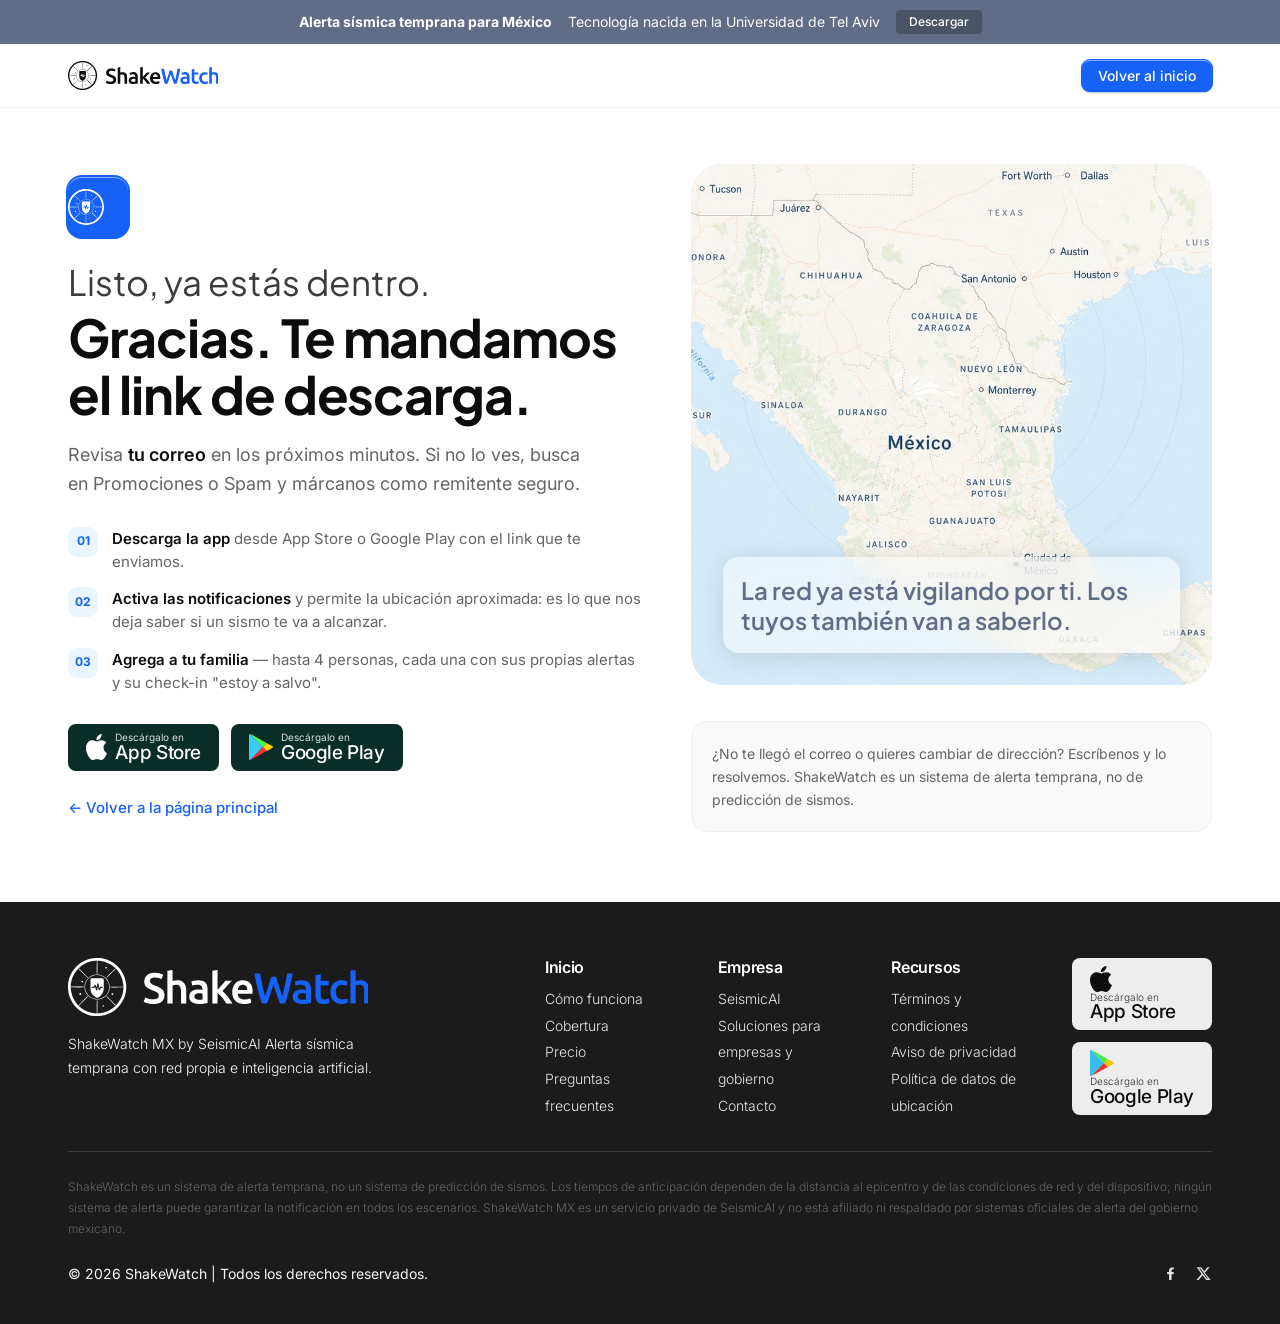
==== gracias.html @ d80d5755 "V0.1" ====
<!DOCTYPE html>
<html lang="es-MX">
<head>
<meta charset="UTF-8">
<meta name="viewport" content="width=device-width, initial-scale=1">
<title>Gracias — ShakeWatch MX</title>
<meta name="description" content="Recibimos tus datos. Te enviamos el link de descarga de ShakeWatch MX a tu correo.">
<meta name="robots" content="noindex">
<meta name="theme-color" content="#1661F6">

<link rel="icon" href="Assets/favicon.svg" type="image/svg+xml">
<link rel="alternate icon" href="Assets/favicon.ico" sizes="32x32">
<link rel="apple-touch-icon" href="Assets/apple-touch-icon.png">

<link rel="preconnect" href="https://fonts.googleapis.com">
<link rel="preconnect" href="https://fonts.gstatic.com" crossorigin>
<link href="https://fonts.googleapis.com/css2?family=Plus+Jakarta+Sans:wght@400;500;600;700;800&family=Inter:ital,wght@0,300;0,400;0,500;0,600;1,400&display=swap" rel="stylesheet">
<link rel="stylesheet" href="styles.css">

<style>
  /* ── Página de gracias ───────────────────────────── */
  .ty{padding:40px 0 var(--sec-y)}
  .ty__grid{display:grid;gap:28px;align-items:center}
  .ty__badge{margin-bottom:24px}
  .ty__eyebrow{
    font-family:var(--display);font-weight:400;color:var(--ink-2);
    font-size:clamp(19px,4.6vw,35px);line-height:1.2;
  }
  .ty__title{font-size:clamp(28px,7vw,52px);line-height:1.1;margin-top:6px}
  .ty__lead{margin-top:18px;font-size:clamp(15px,3.6vw,18px);line-height:1.6;max-width:520px}
  .ty__mail{color:var(--ink);font-weight:600}
  .ty__next{
    margin-top:28px;display:grid;gap:14px;list-style:none;padding:0;
    counter-reset:paso;
  }
  .ty__next li{
    position:relative;padding-left:44px;font-size:15px;line-height:1.55;color:var(--gray);
  }
  .ty__next li::before{
    counter-increment:paso;content:counter(paso,decimal-leading-zero);
    position:absolute;left:0;top:0;
    width:30px;height:30px;border-radius:9px;background:var(--ice);
    color:var(--blue);font-weight:700;font-size:12px;
    display:grid;place-content:center;
  }
  .ty__next b{color:var(--ink);font-weight:600}
  .ty__stores{margin-top:30px}
  .ty__back{
    margin-top:26px;display:inline-flex;align-items:center;gap:8px;
    font-size:15px;font-weight:500;color:var(--blue);
  }
  .ty__back:hover{text-decoration:underline}
  .ty__media{
    position:relative;border-radius:var(--r-lg);overflow:hidden;
    background:var(--sky);aspect-ratio:4/3;
  }
  .ty__media>img{position:absolute;inset:0;width:100%;height:100%;object-fit:cover}
  .ty__glass{position:absolute;left:18px;right:18px;bottom:18px}
  .ty__glass p{
    font-family:var(--display);font-weight:600;color:var(--slate);
    font-size:clamp(15px,3.4vw,24px);line-height:1.25;
  }
  .ty__note{
    margin-top:36px;padding:20px;border:1px solid var(--line);border-radius:var(--r-md);
    background:var(--soft-2);font-size:14px;line-height:1.65;
  }
  @media (min-width:720px){
    .ty{padding:56px 0 var(--sec-y)}
    .ty__grid{grid-template-columns:1.05fr .95fr;gap:48px}
  }
  @media (min-width:1024px){
    .ty__media{aspect-ratio:1/1}
    .ty__glass{left:32px;right:32px;bottom:32px}
  }
</style>
</head>
<body>

<a class="skip-link" href="#gracias">Saltar al contenido</a>

<div class="topbar">
  <div class="topbar__inner">
    <p class="topbar__text"><strong>Alerta sísmica temprana para México</strong><span class="topbar__dot" aria-hidden="true"></span><span class="topbar__sub">Tecnología nacida en la Universidad de Tel Aviv</span></p>
    <a class="topbar__pill" href="index.html#descargar">Descargar</a>
  </div>
</div>

<header class="nav">
  <div class="nav__inner">
    <a class="nav__logo" href="index.html" aria-label="ShakeWatch, inicio">
      <img src="Assets/logo.svg" alt="ShakeWatch" width="150" height="29">
    </a>
    <a class="btn btn--primary nav__cta" style="display:inline-flex" href="index.html">Volver al inicio</a>
  </div>
</header>

<main class="ty" id="gracias">
  <div class="wrap ty__grid">

    <div>
      <span class="badge-icon badge-icon--md ty__badge"><img src="Assets/marca-blanca.svg" alt="" width="34" height="34"></span>

      <p class="ty__eyebrow">Listo, ya estás dentro.</p>
      <h1 class="ty__title">Gracias<span id="ty-nombre"></span>. Te mandamos el link de descarga.</h1>

      <p class="ty__lead">Revisa <span class="ty__mail" id="ty-email">tu correo</span> en los próximos minutos. Si no lo ves, busca en Promociones o Spam y márcanos como remitente seguro.</p>

      <ol class="ty__next">
        <li><b>Descarga la app</b> desde App Store o Google Play con el link que te enviamos.</li>
        <li><b>Activa las notificaciones</b> y permite la ubicación aproximada: es lo que nos deja saber si un sismo te va a alcanzar.</li>
        <li><b>Agrega a tu familia</b> — hasta 4 personas, cada una con sus propias alertas y su check-in "estoy a salvo".</li>
      </ol>

      <div class="stores ty__stores">
        <a class="store" href="#" aria-label="Descargar en App Store">
          <img class="store__ico" src="Assets/apple-blanco.svg" alt="" aria-hidden="true">
          <span><small>Descárgalo en</small><b>App Store</b></span>
        </a>
        <a class="store" href="#" aria-label="Descargar en Google Play">
          <img class="store__ico" src="Assets/google-play.svg" alt="" aria-hidden="true">
          <span><small>Descárgalo en</small><b>Google Play</b></span>
        </a>
      </div>

      <a class="ty__back" href="index.html">← Volver a la página principal</a>
    </div>

    <div>
      <div class="ty__media">
        <img src="Assets/mapa-mexico.jpg" alt="Mapa de México con la red de monitoreo sísmico de ShakeWatch">
        <div class="radar" aria-hidden="true"><span></span><span></span><span></span><span></span><span></span></div>
        <div class="glass ty__glass">
          <p>La red ya está vigilando por ti. Los tuyos también van a saberlo.</p>
        </div>
      </div>

      <p class="ty__note">¿No te llegó el correo o quieres cambiar de dirección? Escríbenos y lo resolvemos. ShakeWatch es un sistema de alerta temprana, no de predicción de sismos.</p>
    </div>

  </div>
</main>

<footer class="footer">
  <div class="wrap">
    <div class="footer__top">
      <div class="footer__brand">
        <img src="Assets/logo-blanco.svg" alt="ShakeWatch" width="300" height="58">
        <p>ShakeWatch MX by SeismicAI Alerta sísmica temprana con red propia e inteligencia artificial.</p>
      </div>
      <nav class="footer__cols" aria-label="Pie de página">
        <div>
          <h3>Inicio</h3>
          <a href="index.html#como-funciona">Cómo funciona</a>
          <a href="index.html#cobertura">Cobertura</a>
          <a href="index.html#precio">Precio</a>
          <a href="index.html#faq">Preguntas frecuentes</a>
        </div>
        <div>
          <h3>Empresa</h3>
          <a href="#">SeismicAI</a>
          <a href="#">Soluciones para empresas y gobierno</a>
          <a href="index.html#contacto">Contacto</a>
        </div>
        <div>
          <h3>Recursos</h3>
          <a href="#">Términos y condiciones</a>
          <a href="#">Aviso de privacidad</a>
          <a href="#">Política de datos de ubicación</a>
        </div>
        <div class="footer__stores">
          <a class="store store--white" href="#" aria-label="Descargar en App Store">
            <img class="store__ico" src="Assets/apple.svg" alt="" aria-hidden="true">
            <span><small>Descárgalo en</small><b>App Store</b></span>
          </a>
          <a class="store store--white" href="#" aria-label="Descargar en Google Play">
            <img class="store__ico" src="Assets/google-play.svg" alt="" aria-hidden="true">
            <span><small>Descárgalo en</small><b>Google Play</b></span>
          </a>
        </div>
      </nav>
    </div>

    <hr class="footer__line">

    <p class="footer__legal">ShakeWatch es un sistema de alerta temprana, no un sistema de predicción de sismos. Los tiempos de anticipación dependen de la distancia al epicentro y de las condiciones de red y del dispositivo; ningún sistema de alerta puede garantizar la notificación en todos los escenarios. ShakeWatch MX es un servicio privado de SeismicAI y no está afiliado ni respaldado por sistemas oficiales de alerta del gobierno mexicano.</p>

    <div class="footer__bottom">
      <p>© 2026 ShakeWatch | Todos los derechos reservados.</p>
      <div class="footer__social">
        <a href="#" aria-label="Facebook"><svg viewBox="0 0 24 24" width="17" height="17" fill="#F9F9FB"><path d="M13.5 21v-8h2.7l.4-3.1h-3.1V7.9c0-.9.25-1.5 1.55-1.5H16.7V3.6c-.3 0-1.3-.1-2.5-.1-2.5 0-4.2 1.5-4.2 4.3v2.1H7.3V13h2.7v8z"/></svg></a>
        <a href="#" aria-label="X"><svg viewBox="0 0 24 24" width="17" height="17" fill="#F9F9FB"><path d="M17.6 3h3.1l-6.8 7.8L22 21h-6.3l-4.9-6.4L5.1 21H2l7.3-8.3L2.3 3h6.4l4.4 5.9zm-1.1 16.1h1.7L7.6 4.8H5.8z"/></svg></a>
      </div>
    </div>
  </div>
</footer>

<script>
  (function () {
    var p = new URLSearchParams(window.location.search);
    var nombre = (p.get('nombre') || '').trim();
    var email = (p.get('email') || '').trim();

    if (nombre) {
      document.getElementById('ty-nombre').textContent = ', ' + nombre.split(' ')[0];
      document.title = 'Gracias, ' + nombre.split(' ')[0] + ' — ShakeWatch MX';
    }
    if (email) document.getElementById('ty-email').textContent = email;
  })();
</script>
</body>
</html>
---- styles.css ----
/* =========================================================
   ShakeWatch MX — Landing Page
   Tokens tomados del archivo de Figma "Dinametra – ShakeWatch LP"
   ========================================================= */

:root{
  /* Marca */
  --blue:#1661F6;
  --blue-700:#0540B7;
  --blue-900:#0B3891;
  --slate:#606D86;

  /* Texto */
  --ink:#0C0C0D;
  --ink-2:#3A3C3D;
  --ink-3:#23272E;
  --gray:#656565;

  /* Superficies */
  --white:#FFFFFF;
  --line:#F0F0F0;
  --soft:#F6F6F6;
  --soft-2:#F9F9F9;
  --soft-3:#FBFBFB;
  --field:#F9F9FB;
  --sky:#D6EBF9;
  --sky-2:#D5EBF9;
  --ice:#E9F6FF;
  --footer:#1B1B1B;

  /* Semáforo */
  --green:#43B572;
  --green-2:#48CC7F;
  --red:#F33F4F;
  --red-2:#FC848F;

  /* Forma */
  --r-sm:8px;
  --r-md:16px;
  --r-lg:32px;
  --shadow-blue:0 0 0 1px var(--blue), 0 1px 2px var(--blue-700);
  --shadow-card:0 2px 12px rgba(0,0,0,.07);

  /* Ritmo */
  --gutter:20px;
  --sec-y:56px;
  --max:1240px;

  /* Tipografía */
  --display:"Plus Jakarta Sans","Segoe UI",system-ui,sans-serif;
  --body:"Inter","Segoe UI",system-ui,sans-serif;
}

/* ── Reset ───────────────────────────────────────────── */
*,*::before,*::after{box-sizing:border-box}
html{-webkit-text-size-adjust:100%;scroll-behavior:smooth}
body{
  margin:0;
  font-family:var(--body);
  font-size:16px;
  line-height:1.5;
  color:var(--gray);
  background:var(--white);
  -webkit-font-smoothing:antialiased;
  overflow-x:hidden;
}
img,svg{max-width:100%;display:block}
h1,h2,h3{font-family:var(--display);color:var(--ink);margin:0;letter-spacing:-.02em;line-height:1.15}
p{margin:0}
a{color:inherit;text-decoration:none}
button{font:inherit}
:focus-visible{outline:3px solid var(--blue);outline-offset:3px;border-radius:4px}

.wrap{width:100%;max-width:var(--max);margin-inline:auto;padding-inline:var(--gutter)}
.center{text-align:center}

.skip-link{
  position:absolute;left:-9999px;top:0;z-index:99;
  background:var(--blue);color:#fff;padding:10px 16px;border-radius:0 0 8px 0;
}
.skip-link:focus{left:0}

/* ── Botones ─────────────────────────────────────────── */
.btn{
  display:inline-flex;align-items:center;justify-content:center;gap:8px;
  font-family:var(--body);font-weight:500;font-size:15px;line-height:1;
  padding:12px 20px;border:0;border-radius:var(--r-sm);cursor:pointer;
  transition:transform .18s ease, box-shadow .18s ease, background .18s ease;
}
.btn--primary{
  background:var(--blue);color:#fff;
  box-shadow:var(--shadow-blue);
  border-top:1px solid rgba(255,255,255,.45);
}
.btn--primary:hover{background:#0F55DC;transform:translateY(-1px)}
.btn--primary:active{transform:translateY(0)}
.btn--lg{font-size:17px;padding:13px 22px}

/* ── Banner superior ─────────────────────────────────── */
.topbar{background:var(--slate);color:#fff}
.topbar__inner{
  max-width:var(--max);margin-inline:auto;padding:10px var(--gutter);
  display:flex;align-items:center;justify-content:center;gap:16px;flex-wrap:wrap;
}
.topbar__text{font-size:13px;line-height:1.5;text-align:center}
.topbar__text strong{font-weight:700}
.topbar__dot{
  display:none;width:3px;height:3px;border-radius:50%;
  background:rgba(255,255,255,.44);margin:0 8px;vertical-align:middle;
}
.topbar__sub{display:none}
.topbar__pill{
  background:rgba(0,0,0,.23);border-radius:4px;padding:3px 13px;
  font-size:12px;font-weight:500;white-space:nowrap;
}
.topbar__pill:hover{background:rgba(0,0,0,.35)}

/* ── Navegación ──────────────────────────────────────── */
.nav{
  position:sticky;top:0;z-index:40;
  background:var(--white);border-bottom:1px solid var(--line);
}
.nav__inner{
  max-width:var(--max);margin-inline:auto;padding:14px var(--gutter);
  display:flex;align-items:center;justify-content:space-between;gap:16px;
}
.nav__logo img{width:132px;height:auto}
.nav__menu{display:none}
.nav__cta{display:none}
.nav__burger{
  width:42px;height:38px;background:none;border:1px solid var(--line);
  border-radius:8px;display:grid;place-content:center;gap:4px;cursor:pointer;
}
.nav__burger span{display:block;width:18px;height:2px;background:var(--ink);border-radius:2px;transition:.2s}
.nav__burger[aria-expanded="true"] span:nth-child(1){transform:translateY(6px) rotate(45deg)}
.nav__burger[aria-expanded="true"] span:nth-child(2){opacity:0}
.nav__burger[aria-expanded="true"] span:nth-child(3){transform:translateY(-6px) rotate(-45deg)}

.nav__menu.is-open{
  display:flex;flex-direction:column;gap:4px;
  position:absolute;left:0;right:0;top:100%;
  background:#fff;border-bottom:1px solid var(--line);
  padding:12px var(--gutter) 20px;
  box-shadow:0 12px 24px rgba(0,0,0,.06);
}
.nav__menu.is-open a{font-size:15px;padding:10px 2px;color:var(--ink)}
.nav__menu-cta{margin-top:8px;align-self:flex-start}

/* ── Cabeceras de sección ────────────────────────────── */
.sec-head{max-width:920px;margin-inline:auto;text-align:center;margin-bottom:40px}
.sec-head__eyebrow{
  font-family:var(--display);font-weight:400;color:var(--ink-2);
  font-size:clamp(19px,4.6vw,35px);line-height:1.2;letter-spacing:.005em;
}
.sec-head__title{
  font-weight:700;font-size:clamp(26px,6.4vw,45px);line-height:1.2;margin-top:6px;
}
.sec-head__sub{margin-top:16px;font-size:16px;line-height:1.65;color:var(--gray)}
.sec-head .btn{margin-top:26px}

/* ── HERO ────────────────────────────────────────────── */
.hero{padding:32px 0 44px}
.hero__title{
  font-size:clamp(34px,9vw,72px);line-height:1.1;font-weight:700;letter-spacing:-.02em;
}
.hero__stage{position:relative;margin-top:22px}
.hero__card{
  position:relative;overflow:hidden;border-radius:var(--r-lg);
  background:var(--sky);aspect-ratio:16/13;
}
@supports not (aspect-ratio:16/13){.hero__card{min-height:280px}}
.hero__map{
  position:absolute;inset:0;width:100%;height:100%;object-fit:cover;object-position:60% 40%;
}
.hero__glass{position:absolute;left:14px;bottom:14px;width:min(74%,300px);padding:16px}
.hero__glass p{
  font-family:var(--display);font-weight:600;color:var(--slate);
  font-size:clamp(15px,4vw,30px);line-height:1.2;letter-spacing:-.01em;
}
.hero__badge{position:absolute;left:16px;top:16px}
.hero__phone{
  position:relative;width:64%;max-width:320px;margin:-15% -3% 0 auto;
  filter:drop-shadow(0 22px 40px rgba(0,0,0,.28));
}
.hero__foot{margin-top:24px;display:grid;gap:22px}
.hero__lead{font-size:clamp(15px,3.6vw,20px);line-height:1.5;letter-spacing:-.01em;color:var(--gray)}

/* Glass */
.glass{
  background:rgba(255,255,255,.46);
  -webkit-backdrop-filter:blur(20px);backdrop-filter:blur(20px);
  border-radius:var(--r-md);padding:18px;
  box-shadow:0 4px 24px rgba(0,0,0,.12);
}
.glass--dark{background:rgba(19,19,19,.42);color:#fff;border-radius:20px}

/* Badge azul con la marca */
.badge-icon{
  display:grid;place-content:center;
  width:56px;height:56px;border-radius:14px;background:var(--blue);
  box-shadow:0 0 0 2px var(--blue), 0 1px 2px var(--blue-900);
  border-top:1px solid rgba(255,255,255,.5);
}
.badge-icon img{width:60%;height:auto}
.badge-icon--md{width:60px;height:60px;flex:none}

/* Radar concéntrico */
.radar{position:absolute;left:52%;top:38%;transform:translate(-50%,-50%);
  width:120%;aspect-ratio:1;pointer-events:none;mix-blend-mode:soft-light;opacity:.9}
.radar span{
  position:absolute;left:50%;top:50%;transform:translate(-50%,-50%);
  border:1.5px solid #343535;border-radius:50%;
}
.radar span:nth-child(1){width:23%;height:23%}
.radar span:nth-child(2){width:33%;height:33%}
.radar span:nth-child(3){width:46%;height:46%}
.radar span:nth-child(4){width:59%;height:59%}
.radar span:nth-child(5){width:71%;height:71%}
.radar--sm{width:150%;left:35%;top:20%}
.radar--xs{width:60%;left:22%;top:34%;opacity:.55;mix-blend-mode:normal}

/* Puntos de magnitud del hero */
.mag{
  position:absolute;width:26px;height:26px;border-radius:50%;
  display:grid;place-content:center;color:#fff;
  font-family:var(--display);font-weight:800;font-size:12px;letter-spacing:-.01em;
}
.mag--r{background:#F44336;left:25%;top:11%}
.mag--s{background:var(--blue);left:50%;top:11%}
.mag--m{background:#4CAF50;left:59%;top:43%}

/* ── Store badges ────────────────────────────────────── */
.stores{display:flex;flex-wrap:wrap;gap:12px}
.store{
  display:inline-flex;align-items:center;gap:8px;
  background:#0A2D28;color:#fff;border-radius:var(--r-sm);
  padding:8px 18px;transition:transform .18s ease,opacity .18s ease;
}
.store:hover{transform:translateY(-2px)}
.store__ico{width:auto;height:26px;color:currentColor}
.store span{display:grid;line-height:1.05}
.store small{font-size:10px;opacity:.85;white-space:nowrap}
.store b{font-size:19px;font-weight:500;letter-spacing:-.02em;white-space:nowrap}
.stores--sm .store{padding:7px 16px}
.stores--sm .store b{font-size:17px}
.store--dark{background:var(--ink)}
.store--white{background:#fff;color:var(--ink)}

/* ── FEATURES ────────────────────────────────────────── */
.features{padding:var(--sec-y) 0}
.feat{display:grid;gap:20px;margin-top:28px}
.feat__media{
  position:relative;overflow:hidden;border-radius:var(--r-lg);
  background:#F7F7F7;aspect-ratio:62/41;
}
.feat__bg{position:absolute;inset:0;width:100%;height:100%;object-fit:cover}
.feat__scrim{position:absolute;inset:0;background:linear-gradient(200deg,rgba(0,0,0,0) 20%,rgba(0,0,0,.85) 100%)}
.feat__scrim--green{background:linear-gradient(200deg,rgba(76,175,80,0) 25%,rgba(76,175,80,.75) 100%)}
.feat__text h3{font-size:clamp(24px,5.6vw,35px);line-height:1.15;color:var(--ink-2)}
.feat__kicker{color:var(--blue);font-weight:600;font-size:17px;margin:10px 0 12px}
.feat__text p{font-size:16px;line-height:1.5}

.countdown{position:absolute;left:6%;top:50%;transform:translateY(-40%);width:62%;text-align:center}
.countdown__label{font-family:var(--display);font-size:clamp(12px,2.6vw,22px);color:#fff}
.countdown__time{margin-top:6px;display:flex;align-items:baseline;justify-content:center;gap:8px;color:#fff}
.countdown__time b{font-family:var(--display);font-weight:700;font-size:clamp(24px,6vw,44px);letter-spacing:-.01em}
.countdown__time span{font-family:var(--display);font-size:clamp(12px,2.6vw,22px)}
.countdown__meta{margin-top:6px;font-family:var(--display);font-weight:600;font-size:clamp(12px,2.6vw,22px);color:#fff}
.countdown__meta span{color:#ABB5EC}

.intensity{position:absolute;left:7%;right:7%;bottom:9%}
.intensity__row{display:flex;align-items:center;gap:14px}
.intensity__mag{
  flex:none;width:clamp(46px,13vw,90px);aspect-ratio:1;border-radius:50%;background:#ACB6ED;
  display:grid;place-content:center;color:#fff;
  font-family:var(--display);font-weight:800;font-size:clamp(16px,4.2vw,30px);letter-spacing:-.06em;
  box-shadow:0 0 19px rgba(0,0,0,.25);
}
.intensity__dist{font-family:var(--display);font-weight:600;color:#fff;font-size:clamp(15px,3.7vw,30px);line-height:1.2}
.intensity__desc{font-family:var(--display);font-weight:600;color:#fff;font-size:clamp(14px,3.4vw,30px);line-height:1.2}
.intensity__desc span{color:#D0D8FF;margin-right:10px}
.scale{
  position:relative;height:clamp(12px,3vw,27px);border-radius:100px;margin-top:16px;
  background:linear-gradient(90deg,#DDE3FF 0%,#ACB6ED 19%,#79DDEC 37%,#8CDE71 53%,#F2E347 68%,#D96646 85%,#970508 100%);
}
.scale i{
  position:absolute;top:50%;transform:translate(-50%,-50%);
  width:clamp(8px,1.6vw,15px);aspect-ratio:1;border-radius:50%;background:#fff;
  box-shadow:0 0 22px rgba(0,0,0,.35);
}
.scale--float{position:absolute;left:8%;top:14%;width:36%;z-index:2}

.feat__inset{
  position:absolute;right:6%;top:19%;width:58%;
  border-radius:22px 18px 0 0;box-shadow:0 12px 34px rgba(0,0,0,.22);
}
.pin{
  position:absolute;width:9px;height:9px;border-radius:50%;
  background:var(--blue);border:2px solid #fff;box-shadow:0 0 10px rgba(0,0,0,.25);
}

.checkin{position:absolute;left:7%;right:7%;bottom:12%;display:flex;gap:12px;flex-wrap:wrap}
.checkin__btn{
  flex:1 1 140px;text-align:center;border-radius:66px;padding:10px 14px;
  color:#fff;font-weight:600;font-size:clamp(11px,2.6vw,18px);letter-spacing:.01em;
}
.checkin__btn--danger{background:var(--red);border:1px solid var(--red-2)}
.checkin__btn--safe{background:var(--green);border:1px solid var(--green-2)}
.checkin__avatar{
  position:absolute;width:clamp(30px,8%,50px);aspect-ratio:1;border-radius:50%;
  object-fit:cover;border:4px solid var(--green);
}
.checkin__avatar--1{left:73%;top:14%}
.checkin__avatar--2{left:48%;top:29%}
.checkin__avatar--3{left:69%;top:44%}
.checkin__avatar--4{left:12%;top:41%}

/* ── PROMESA / CARDS ─────────────────────────────────── */
.promise{padding:var(--sec-y) 0}
.promise .sec-head__sub em{font-style:italic}
.cards{display:grid;gap:20px}
.card{
  background:#fff;border:1px solid var(--line);border-radius:var(--r-md);
  padding:24px;box-shadow:var(--shadow-card);
}
.card__ico{
  display:grid;place-content:center;width:57px;height:57px;border-radius:8px;
  background:var(--blue);margin-bottom:16px;
}
.card__ico--light{background:#F5F5F5}
.card h3{font-family:var(--body);font-size:18px;font-weight:600;color:#000;margin-bottom:10px}
.card p{font-size:16px;line-height:1.5}
.promise .center{margin-top:32px}

/* ── COBERTURA ───────────────────────────────────────── */
.coverage{background:var(--soft-2);padding:var(--sec-y) 0}
.coverage__grid{display:grid;gap:28px;align-items:center}
.coverage__map{
  position:relative;border-radius:var(--r-lg);overflow:hidden;
  background:var(--sky-2);border:1px solid var(--line);aspect-ratio:601/415;
}
.coverage__map>img{position:absolute;inset:0;width:100%;height:100%;object-fit:cover}
.dot{
  position:absolute;width:14px;height:14px;border-radius:50%;
  background:var(--blue);border:3px solid #fff;box-shadow:0 2px 6px rgba(0,0,0,.25);
  transform:translate(-50%,-50%);
}
.coverage__badge{
  position:absolute;left:5%;bottom:8%;display:flex;align-items:center;gap:8px;
  background:#fff;border-radius:var(--r-md);padding:10px 14px;box-shadow:var(--shadow-card);
}
.coverage__badge span{display:grid;line-height:1.5;font-size:11px;color:var(--gray)}
.coverage__badge b{font-weight:600}
.coverage__badge i{font-style:normal}

.coverage__head{display:flex;align-items:center;gap:18px;margin-bottom:26px}
.coverage__head h2{font-size:clamp(26px,6.4vw,45px);line-height:1.2}
.coverage__kicker{font-family:var(--display);font-weight:400;color:var(--ink-2);font-size:clamp(19px,4.6vw,35px);line-height:1.2}
.coverage__label{display:block;font-weight:500;color:var(--gray);font-size:15px;margin-bottom:10px}
.select{position:relative;background:#fff;border:1px solid var(--line);border-radius:var(--r-sm)}
.select select{
  width:100%;-webkit-appearance:none;appearance:none;background:transparent;border:0;
  padding:16px 44px 16px 16px;font-size:16px;color:var(--gray);border-radius:var(--r-sm);cursor:pointer;
}
.select svg{position:absolute;right:16px;top:50%;transform:translateY(-50%);pointer-events:none}
.coverage__result{margin-top:16px;display:grid;gap:14px;justify-items:start}
.coverage__result p{font-size:16px;color:var(--ink-2)}
.coverage__form{display:flex;gap:10px;flex-wrap:wrap;width:100%}
.coverage__form input{
  flex:1 1 220px;min-width:0;padding:14px 16px;border:1px solid var(--line);
  border-radius:var(--r-sm);background:#fff;font-size:15px;color:var(--ink);
}

/* ── PASOS ───────────────────────────────────────────── */
.steps{padding:var(--sec-y) 0}
.step{
  position:relative;display:grid;gap:20px;margin-top:26px;
  background:var(--ice);border-radius:var(--r-lg);padding:24px;
}
.step__media{position:relative;display:flex;justify-content:center}
.step__media>img{
  width:min(74%,320px);height:auto;transform:rotate(12.35deg);
  filter:drop-shadow(0 18px 34px rgba(0,0,0,.28));
}
.step__n{color:var(--blue);font-weight:600;font-size:17px;margin-bottom:2px}
.step__text h3{font-size:clamp(24px,5.6vw,35px);line-height:1.2;color:var(--ink)}
.step__text p{margin-top:12px;font-size:16px;line-height:1.5}
.step__text .btn{margin-top:20px}
.step__avatar{
  position:absolute;width:clamp(38px,11vw,50px);aspect-ratio:1;border-radius:50%;
  object-fit:cover;border:3px solid #fff;box-shadow:var(--shadow-card);z-index:2;
}
.step__avatar--a{left:2%;top:8%}
.step__avatar--b{right:4%;bottom:14%}
.step__bell{
  position:absolute;left:6%;bottom:16%;z-index:2;
  width:52px;height:52px;border-radius:50%;background:var(--blue);
  display:grid;place-content:center;box-shadow:0 2px 12px rgba(0,0,0,.12);
}

/* ── COMPARATIVA ─────────────────────────────────────── */
.compare{padding:var(--sec-y) 0}
.table{display:grid;gap:14px}
.table__head{display:none}
.table__row{
  display:grid;gap:8px;padding:18px;border:1px solid var(--line);
  border-radius:var(--r-md);background:#fff;
}
.table__feat{font-weight:600;color:var(--ink);font-size:16px;margin-bottom:4px}
.table__row>span[data-th]{
  display:flex;align-items:center;gap:8px;font-size:14px;color:var(--ink);
}
.table__row>span[data-th]::before{
  content:attr(data-th) " · ";
  color:var(--gray);font-size:12px;font-weight:500;flex:none;
}
b.ok,b.no{
  flex:none;width:20px;height:20px;border-radius:50%;
  background-repeat:no-repeat;background-position:center;
}
b.ok{
  background-color:var(--blue);background-size:11px 11px;
  background-image:url("data:image/svg+xml,%3Csvg xmlns='http://www.w3.org/2000/svg' viewBox='0 0 12 12'%3E%3Cpath d='M2 6.4l2.6 2.6L10 3.4' fill='none' stroke='%23fff' stroke-width='2' stroke-linecap='round' stroke-linejoin='round'/%3E%3C/svg%3E");
}
b.no{
  background-color:#DFDFDF;background-size:9px 9px;
  background-image:url("data:image/svg+xml,%3Csvg xmlns='http://www.w3.org/2000/svg' viewBox='0 0 12 12'%3E%3Cpath d='M3 3l6 6M9 3l-6 6' fill='none' stroke='%23fff' stroke-width='2' stroke-linecap='round'/%3E%3C/svg%3E");
}
.compare__note{
  margin-top:26px;text-align:center;max-width:802px;margin-inline:auto;
  font-size:16px;line-height:1.5;
}

/* ── TESTIMONIOS ─────────────────────────────────────── */
.voices{padding:var(--sec-y) 0;background:var(--soft-3);overflow:hidden}
.voices__rail{
  display:flex;gap:20px;overflow-x:auto;scroll-snap-type:x mandatory;
  padding:4px var(--gutter) 16px;
  -webkit-overflow-scrolling:touch;scrollbar-width:none;
}
.voices__rail::-webkit-scrollbar{display:none}
.quote{
  position:relative;overflow:hidden;flex:0 0 300px;scroll-snap-align:center;
  background:#fff;border-radius:var(--r-md);padding:24px;box-shadow:var(--shadow-card);
}
.quote__mark{
  position:absolute;right:-6px;top:-46px;font-family:var(--display);font-weight:800;
  font-size:150px;line-height:1;color:rgba(0,151,255,.16);pointer-events:none;
}
@supports (-webkit-background-clip:text) or (background-clip:text){
  .quote__mark{
    background:linear-gradient(180deg,#0097FF,rgba(0,151,255,0));
    -webkit-background-clip:text;background-clip:text;color:transparent;
  }
}
.quote__head{display:flex;align-items:center;gap:8px;margin-bottom:16px}
.quote__head img{width:40px;height:40px;border-radius:50%;object-fit:cover;flex:none}
.quote__head div{display:grid;line-height:1.4}
.quote__head b{font-size:14px;font-weight:500;color:var(--ink)}
.quote__head i{font-style:normal;font-size:14px;color:var(--gray)}
.stars{margin-left:auto;color:#FFB800;font-size:13px;letter-spacing:1px}
.quote p{font-size:14px;line-height:1.7}
.voices__video{
  position:relative;flex:0 0 300px;scroll-snap-align:center;
  border-radius:var(--r-md);overflow:hidden;aspect-ratio:414/256;
}
.voices__video img{width:100%;height:100%;object-fit:cover}
.voices__video::after{
  content:"";position:absolute;inset:auto 0 0 0;height:60%;
  background:linear-gradient(0deg,var(--blue),rgba(22,97,246,0));
}
.voices__play{
  position:absolute;left:50%;top:50%;transform:translate(-50%,-50%);z-index:2;
  width:46px;height:46px;border-radius:50%;border:0;background:#fff;
  display:grid;place-content:center;cursor:pointer;box-shadow:0 6px 18px rgba(0,0,0,.2);
}
.voices__play:hover{transform:translate(-50%,-50%) scale(1.06)}

/* ── PRECIO ──────────────────────────────────────────── */
.pricing{position:relative;padding:var(--sec-y) 0;overflow:hidden;background:#0A0A0A}
.pricing__bg{position:absolute;inset:0;width:100%;height:100%;object-fit:cover;opacity:.9}
.pricing__grid{position:relative;display:grid;gap:24px}
.pricing__left h2{
  color:#fff;font-size:clamp(26px,6.4vw,45px);line-height:1.2;
  text-shadow:0 4px 6px rgba(0,0,0,.35);
}
.pricing__left>p{margin:18px 0 22px;color:#E7E7E7;font-size:16px;line-height:1.5}
.pricing__card{
  background:rgba(0,0,0,.57);
  -webkit-backdrop-filter:blur(24px);backdrop-filter:blur(24px);
  border-radius:var(--r-md);padding:24px;color:#fff;
  box-shadow:0 4px 24px rgba(0,0,0,.25);
}
.pricing__card ul{list-style:none;margin:0;padding:0;display:grid;gap:12px}
.pricing__card li{
  position:relative;padding-left:34px;font-size:15px;font-weight:600;line-height:1.5;color:#fff;
}
.pricing__card li::before{
  content:"";position:absolute;left:0;top:1px;width:22px;height:22px;border-radius:50%;
  background:var(--green) url("data:image/svg+xml,%3Csvg xmlns='http://www.w3.org/2000/svg' viewBox='0 0 12 12'%3E%3Cpath d='M2.4 6.3l2.5 2.5 4.7-5' fill='none' stroke='%23fff' stroke-width='1.9' stroke-linecap='round' stroke-linejoin='round'/%3E%3C/svg%3E") center/13px no-repeat;
}
.pricing__card hr{border:0;border-top:1px solid rgba(255,255,255,.18);margin:22px 0}
.pricing__fine{font-style:italic;font-size:14px;color:#C9C9C9;line-height:1.6}

/* ── FAQ ─────────────────────────────────────────────── */
.faq{padding:var(--sec-y) 0}
.faq__title{
  text-align:center;font-size:clamp(26px,6.4vw,45px);line-height:1.2;
  max-width:626px;margin:0 auto 36px;
}
.faq__list{max-width:890px;margin-inline:auto}
.faq__item{border-bottom:1px solid var(--line);padding:20px 0}
.faq__item summary{
  display:flex;align-items:flex-start;gap:14px;cursor:pointer;list-style:none;
}
.faq__item summary::-webkit-details-marker{display:none}
.faq__n{flex:none;width:34px;font-size:14px;color:var(--gray);padding-top:2px}
.faq__q{flex:1;font-size:17px;font-weight:500;color:var(--ink);line-height:1.4}
.faq__item summary i{
  flex:none;position:relative;width:24px;height:24px;margin-top:1px;
}
.faq__item summary i::before,
.faq__item summary i::after{
  content:"";position:absolute;left:50%;top:50%;background:var(--ink);
  transform:translate(-50%,-50%);transition:.22s ease;
}
.faq__item summary i::before{width:14px;height:2px}
.faq__item summary i::after{width:2px;height:14px}
.faq__item[open] summary i::after{transform:translate(-50%,-50%) rotate(90deg);opacity:0}
.faq__a{display:flex;gap:14px;padding-top:12px}
.faq__a .faq__n{visibility:hidden}
.faq__a p{font-size:14px;line-height:1.6;color:var(--gray);padding-right:38px}

/* ── CTA FINAL ───────────────────────────────────────── */
.final{padding:var(--sec-y) 0}
.final__grid{display:grid;gap:28px}
.final__media{
  position:relative;border-radius:var(--r-lg);overflow:hidden;
  background:#0F0F0F;aspect-ratio:62/46;
}
.final__bg{position:absolute;inset:0;width:100%;height:100%;object-fit:cover;opacity:.45}
.final__cut{
  position:absolute;left:50%;top:46%;transform:translate(-50%,-50%);
  width:74%;height:auto;
}
.final__scrim{
  position:absolute;inset:auto 0 0 0;height:45%;
  background:linear-gradient(0deg,var(--blue),rgba(22,97,246,0));
}
.final__badge{position:absolute;left:6%;top:8%;z-index:2}
.stores--onimg{position:absolute;left:6%;right:6%;bottom:7%;z-index:2}
.final__kicker{color:var(--blue);font-weight:600;font-size:17px;margin-bottom:8px}
.final__text h2{font-size:clamp(24px,5.6vw,35px);line-height:1.15}
.final__body{margin-top:16px;font-size:16px;line-height:1.5}
.final__form{margin-top:24px;display:grid;gap:16px}
.field{display:grid;gap:6px}
.field label{font-size:14px;color:var(--ink-2)}
.field input{
  padding:12px 14px;border:1px solid var(--line);border-radius:var(--r-sm);
  background:var(--field);font-size:15px;color:var(--ink);font-family:var(--body);
}
.field input::placeholder{color:var(--gray)}
.final__form .btn{justify-self:start;padding:10px 18px;font-size:14px}

/* ── FOOTER ──────────────────────────────────────────── */
.footer{background:var(--footer);color:#F9F9FB;padding:44px 0 32px}
.footer__top{display:grid;gap:32px}
.footer__brand img{width:210px;height:auto}
.footer__brand p{margin-top:16px;font-weight:300;font-size:14px;line-height:1.7;color:#F9F9FB;max-width:330px}
.footer__cols{display:grid;gap:28px}
.footer__cols h3{font-family:var(--body);font-size:16px;font-weight:600;color:#fff;margin-bottom:10px}
.footer__cols a{display:block;font-weight:300;font-size:14px;line-height:1.9;color:#F9F9FB;opacity:.92}
.footer__cols a:hover{opacity:1;text-decoration:underline}
.footer__stores{display:grid;gap:12px;align-content:start}
.footer__cols .store--white{color:var(--ink)}
.footer__cols .store--white:hover{text-decoration:none}
.footer__line{border:0;border-top:1px solid rgba(255,255,255,.14);margin:32px 0 24px}
.footer__legal{font-weight:300;font-size:12px;line-height:1.75;color:var(--gray)}
.footer__bottom{
  margin-top:24px;display:flex;flex-wrap:wrap;gap:16px;
  align-items:center;justify-content:space-between;
}
.footer__bottom p{font-size:14px;color:#F9F9FB}
.footer__social{display:flex;gap:16px}
.footer__social a{opacity:.9}
.footer__social a:hover{opacity:1}

/* ── Reveal on scroll ────────────────────────────────── */
section[id],main[id]{scroll-margin-top:88px}
.js .reveal{opacity:0;transform:translateY(18px);transition:opacity .6s ease,transform .6s ease}
.js .reveal.is-visible{opacity:1;transform:none}

/* =========================================================
   TABLET  ≥ 720px
   ========================================================= */
@media (min-width:720px){
  :root{--gutter:32px;--sec-y:64px}

  .topbar__dot,.topbar__sub{display:inline}
  .topbar__text{font-size:14px}

  .cards{grid-template-columns:repeat(3,1fr)}
  .card{padding:22px}

  .hero__stage{display:block}
  .hero__phone{position:absolute;right:-2%;bottom:-14%;width:34%;margin:0}
  .hero__foot{grid-template-columns:1fr;gap:26px}

  .feat{grid-template-columns:1fr 1fr;align-items:center;gap:40px;margin-top:44px}
  .feat--flip .feat__media{order:2}

  .coverage__grid{grid-template-columns:1.03fr 1fr;gap:44px}

  .step{grid-template-columns:.9fr 1fr;align-items:center;gap:36px;padding:32px}

  .final__grid{grid-template-columns:1fr 1fr;align-items:center;gap:40px}
  .final__form{grid-template-columns:1fr 1fr}
  .final__form .btn{grid-column:1/-1}

  .footer__top{grid-template-columns:1fr 1.6fr;gap:60px}
  .footer__cols{grid-template-columns:repeat(2,1fr) }

  .pricing__grid{grid-template-columns:1fr 1fr;align-items:center;gap:40px}

  .quote,.voices__video{flex-basis:358px}
  .voices__video{flex-basis:414px}

  /* Tabla comparativa */
  .table{gap:0}
  .table__head{
    display:grid;grid-template-columns:1.2fr 1fr 1fr 1fr;gap:20px;
    background:var(--soft-2);border-radius:var(--r-sm);padding:16px 20px;
  }
  .table__head span{font-size:15px;font-weight:600;color:var(--ink-3);line-height:1.4}
  .table__row{
    grid-template-columns:1.2fr 1fr 1fr 1fr;gap:20px;align-items:center;
    border:0;border-bottom:1px solid var(--line);border-radius:0;padding:16px 20px;
  }
  .table__feat{margin:0;font-weight:500}
  .table__row>span[data-th]::before{content:none}
}

/* =========================================================
   DESKTOP  ≥ 1024px
   ========================================================= */
@media (min-width:1024px){
  :root{--gutter:48px;--sec-y:70px}

  .nav__burger{display:none}
  .nav__menu{
    display:flex;align-items:center;gap:12px;
    position:static;background:none;border:0;box-shadow:none;padding:0;
  }
  .nav__menu a{font-size:14px;color:#000;padding:4px 10px;border-radius:6px}
  .nav__menu a:hover{background:var(--soft)}
  .nav__menu-cta{display:none}
  .nav__cta{display:inline-flex;padding:8px 16px;font-size:14px}
  .nav__logo img{width:150px}
  .nav__inner{padding:16px var(--gutter)}

  .hero{padding:48px 0 70px}
  .hero__title{max-width:900px}
  .hero__card{aspect-ratio:1240/405;border-radius:var(--r-lg)}
  .hero__map{object-position:center 42%}
  .hero__glass{left:60px;bottom:60px;top:auto;padding:32px;width:min(42%,496px)}
  .hero__badge{left:60px;top:60px;width:97px;height:97px;border-radius:20px}
  .hero__phone{width:32%;right:-1%;bottom:-26%}
  .hero__foot{grid-template-columns:1.7fr 1fr;align-items:center;gap:40px;margin-top:70px}
  .hero__foot .stores{justify-content:flex-end}
  .mag--r{left:24.6%;top:14%}
  .mag--s{left:50.5%;top:14%}
  .mag--m{left:59%;top:54%}

  .feat{gap:56px;margin-top:32px}
  .feat__text{padding:0 24px}
  .feat__media{aspect-ratio:620/415}
  .features .feat:nth-child(even) .feat__text{padding-left:56px}

  .card{padding:24px}
  .card p{max-width:334px}

  .coverage__head{margin-bottom:34px}
  .step{padding:0;background:none;grid-template-columns:.85fr 1fr;gap:45px;margin-top:56px}
  .step::before{
    content:"";position:absolute;left:0;right:0;top:50%;transform:translateY(-50%);
    height:325px;background:var(--ice);border-radius:var(--r-lg);z-index:0;
  }
  .step__media,.step__text{position:relative;z-index:1}
  .step__text{padding-right:40px}

  .voices__rail{padding-inline:calc(max(0px,(100vw - var(--max))/2) + var(--gutter))}

  .pricing{padding:0}
  .pricing__grid{gap:56px;padding-block:70px}
  .pricing__card{padding:32px}
  .pricing__card li{font-size:16px}

  .final__media{aspect-ratio:620/459}
  .final__text{padding-left:20px}

  .footer{padding:56px 0 40px}
  .footer__cols{grid-template-columns:repeat(4,auto);gap:40px;justify-content:space-between}
  .footer__brand img{width:300px}
}

@media (min-width:1200px){
  .faq__a p{padding-right:60px}
}

/* ── Accesibilidad / motion ──────────────────────────── */
@media (prefers-reduced-motion:reduce){
  *,*::before,*::after{animation-duration:.001ms !important;transition-duration:.001ms !important}
  html{scroll-behavior:auto}
  .js .reveal{opacity:1;transform:none}
}
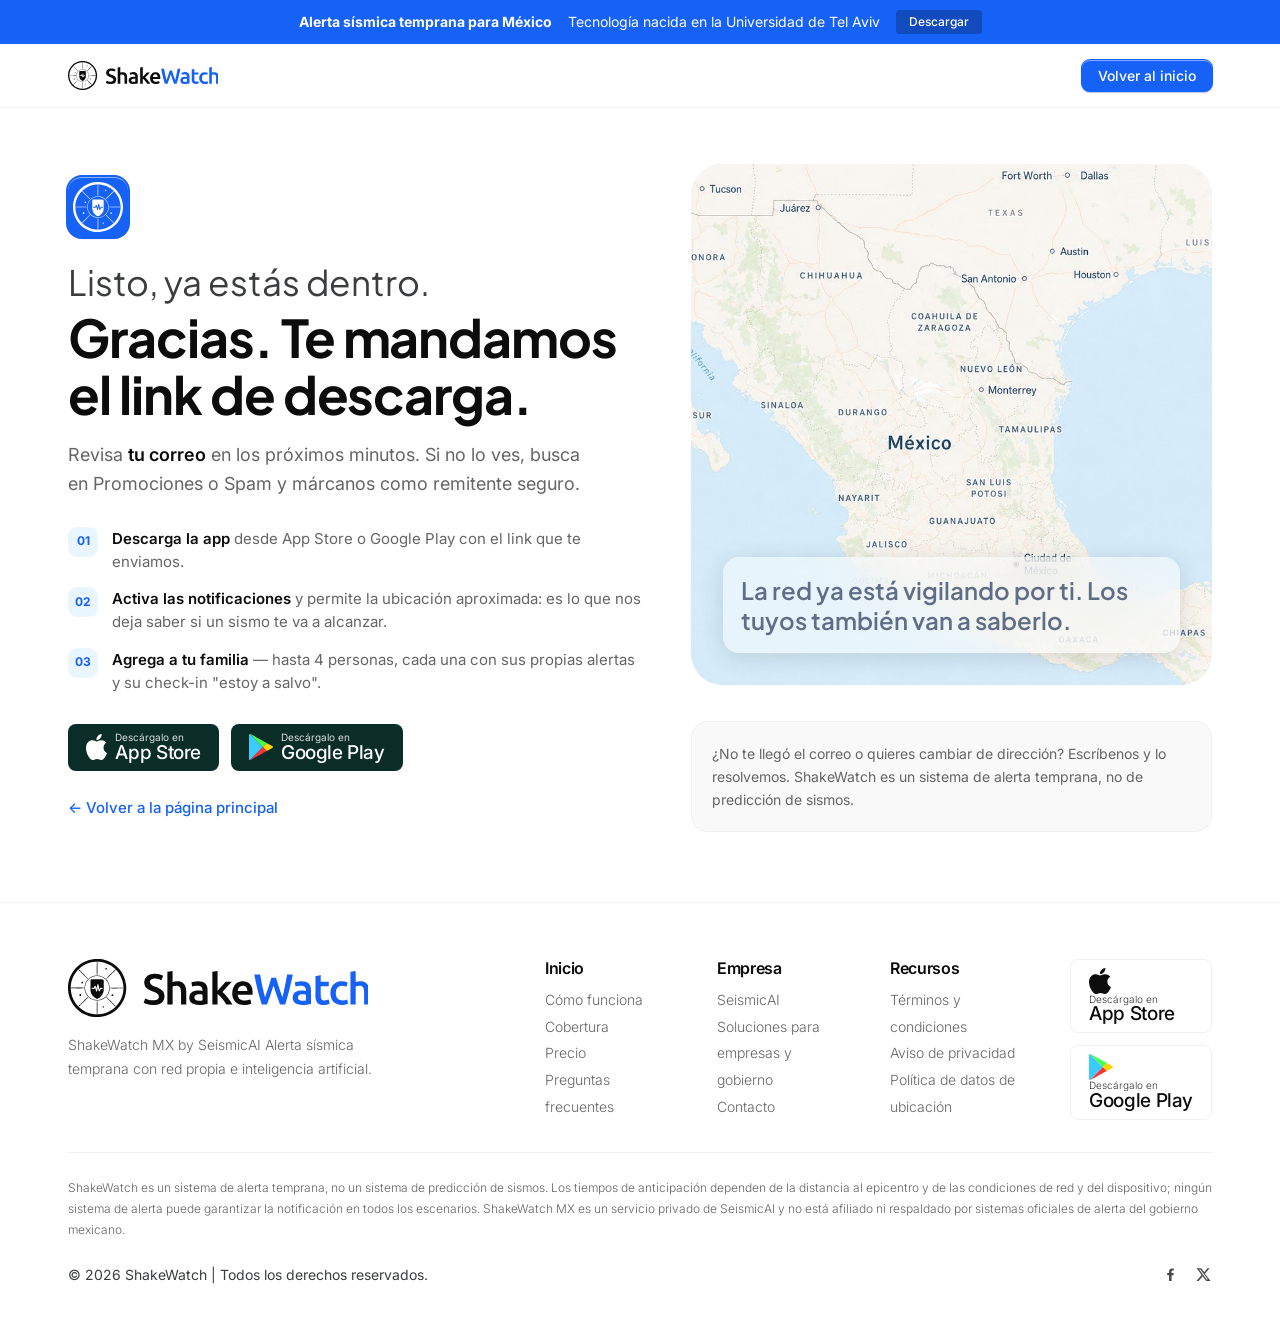
==== commit eb9d4b47: "FIX" ====
--- a/gracias.html
+++ b/gracias.html
@@ -144,7 +144,7 @@
   <div class="wrap">
     <div class="footer__top">
       <div class="footer__brand">
-        <img src="Assets/logo-blanco.svg" alt="ShakeWatch" width="300" height="58">
+        <img src="Assets/logo.svg" alt="ShakeWatch" width="300" height="58">
         <p>ShakeWatch MX by SeismicAI Alerta sísmica temprana con red propia e inteligencia artificial.</p>
       </div>
       <nav class="footer__cols" aria-label="Pie de página">
@@ -187,8 +187,8 @@
     <div class="footer__bottom">
       <p>© 2026 ShakeWatch | Todos los derechos reservados.</p>
       <div class="footer__social">
-        <a href="#" aria-label="Facebook"><svg viewBox="0 0 24 24" width="17" height="17" fill="#F9F9FB"><path d="M13.5 21v-8h2.7l.4-3.1h-3.1V7.9c0-.9.25-1.5 1.55-1.5H16.7V3.6c-.3 0-1.3-.1-2.5-.1-2.5 0-4.2 1.5-4.2 4.3v2.1H7.3V13h2.7v8z"/></svg></a>
-        <a href="#" aria-label="X"><svg viewBox="0 0 24 24" width="17" height="17" fill="#F9F9FB"><path d="M17.6 3h3.1l-6.8 7.8L22 21h-6.3l-4.9-6.4L5.1 21H2l7.3-8.3L2.3 3h6.4l4.4 5.9zm-1.1 16.1h1.7L7.6 4.8H5.8z"/></svg></a>
+        <a href="#" aria-label="Facebook"><svg viewBox="0 0 24 24" width="17" height="17" fill="#0C0C0D"><path d="M13.5 21v-8h2.7l.4-3.1h-3.1V7.9c0-.9.25-1.5 1.55-1.5H16.7V3.6c-.3 0-1.3-.1-2.5-.1-2.5 0-4.2 1.5-4.2 4.3v2.1H7.3V13h2.7v8z"/></svg></a>
+        <a href="#" aria-label="X"><svg viewBox="0 0 24 24" width="17" height="17" fill="#0C0C0D"><path d="M17.6 3h3.1l-6.8 7.8L22 21h-6.3l-4.9-6.4L5.1 21H2l7.3-8.3L2.3 3h6.4l4.4 5.9zm-1.1 16.1h1.7L7.6 4.8H5.8z"/></svg></a>
       </div>
     </div>
   </div>
--- a/styles.css
+++ b/styles.css
@@ -3,713 +3,2399 @@
    Tokens tomados del archivo de Figma "Dinametra – ShakeWatch LP"
    ========================================================= */
 
-:root{
+:root {
   /* Marca */
-  --blue:#1661F6;
-  --blue-700:#0540B7;
-  --blue-900:#0B3891;
-  --slate:#606D86;
+  --blue: #1661f6;
+  --blue-700: #0540b7;
+  --blue-900: #0b3891;
+  --slate: #606d86;
 
   /* Texto */
-  --ink:#0C0C0D;
-  --ink-2:#3A3C3D;
-  --ink-3:#23272E;
-  --gray:#656565;
+  --ink: #0c0c0d;
+  --ink-2: #3a3c3d;
+  --ink-3: #23272e;
+  --gray: #656565;
 
   /* Superficies */
-  --white:#FFFFFF;
-  --line:#F0F0F0;
-  --soft:#F6F6F6;
-  --soft-2:#F9F9F9;
-  --soft-3:#FBFBFB;
-  --field:#F9F9FB;
-  --sky:#D6EBF9;
-  --sky-2:#D5EBF9;
-  --ice:#E9F6FF;
-  --footer:#1B1B1B;
+  --white: #ffffff;
+  --line: #f0f0f0;
+  --soft: #f6f6f6;
+  --soft-2: #f9f9f9;
+  --soft-3: #fbfbfb;
+  --field: #f9f9fb;
+  --sky: #d6ebf9;
+  --sky-2: #d5ebf9;
+  --ice: #e9f6ff;
+  --footer: #ffffff;
 
   /* Semáforo */
-  --green:#43B572;
-  --green-2:#48CC7F;
-  --red:#F33F4F;
-  --red-2:#FC848F;
+  --green: #43b572;
+  --green-2: #48cc7f;
+  --red: #f33f4f;
+  --red-2: #fc848f;
 
   /* Forma */
-  --r-sm:8px;
-  --r-md:16px;
-  --r-lg:32px;
-  --shadow-blue:0 0 0 1px var(--blue), 0 1px 2px var(--blue-700);
-  --shadow-card:0 2px 12px rgba(0,0,0,.07);
+  --r-sm: 8px;
+  --r-md: 16px;
+  --r-lg: 32px;
+  --shadow-blue: 0 0 0 1px var(--blue), 0 1px 2px var(--blue-700);
+  --shadow-card: 0 2px 12px rgba(0, 0, 0, 0.07);
 
   /* Ritmo */
-  --gutter:20px;
-  --sec-y:56px;
-  --max:1240px;
+  --gutter: 20px;
+  --sec-y: 56px;
+  --max: 1240px;
 
   /* Tipografía */
-  --display:"Plus Jakarta Sans","Segoe UI",system-ui,sans-serif;
-  --body:"Inter","Segoe UI",system-ui,sans-serif;
+  --display: "Plus Jakarta Sans", "Segoe UI", system-ui, sans-serif;
+  --body: "Inter", "Segoe UI", system-ui, sans-serif;
 }
 
 /* ── Reset ───────────────────────────────────────────── */
-*,*::before,*::after{box-sizing:border-box}
-html{-webkit-text-size-adjust:100%;scroll-behavior:smooth}
-body{
-  margin:0;
-  font-family:var(--body);
-  font-size:16px;
-  line-height:1.5;
-  color:var(--gray);
-  background:var(--white);
-  -webkit-font-smoothing:antialiased;
-  overflow-x:hidden;
-}
-img,svg{max-width:100%;display:block}
-h1,h2,h3{font-family:var(--display);color:var(--ink);margin:0;letter-spacing:-.02em;line-height:1.15}
-p{margin:0}
-a{color:inherit;text-decoration:none}
-button{font:inherit}
-:focus-visible{outline:3px solid var(--blue);outline-offset:3px;border-radius:4px}
-
-.wrap{width:100%;max-width:var(--max);margin-inline:auto;padding-inline:var(--gutter)}
-.center{text-align:center}
-
-.skip-link{
-  position:absolute;left:-9999px;top:0;z-index:99;
-  background:var(--blue);color:#fff;padding:10px 16px;border-radius:0 0 8px 0;
-}
-.skip-link:focus{left:0}
+*,
+*::before,
+*::after {
+  box-sizing: border-box;
+}
+html {
+  -webkit-text-size-adjust: 100%;
+  scroll-behavior: smooth;
+}
+body {
+  margin: 0;
+  font-family: var(--body);
+  font-size: 16px;
+  line-height: 1.5;
+  color: var(--gray);
+  background: var(--white);
+  -webkit-font-smoothing: antialiased;
+  overflow-x: hidden;
+}
+img,
+svg {
+  max-width: 100%;
+  display: block;
+}
+h1,
+h2,
+h3 {
+  font-family: var(--display);
+  color: var(--ink);
+  margin: 0;
+  letter-spacing: -0.02em;
+  line-height: 1.15;
+}
+p {
+  margin: 0;
+}
+a {
+  color: inherit;
+  text-decoration: none;
+}
+button {
+  font: inherit;
+}
+:focus-visible {
+  outline: 3px solid var(--blue);
+  outline-offset: 3px;
+  border-radius: 4px;
+}
+
+.wrap {
+  width: 100%;
+  max-width: var(--max);
+  margin-inline: auto;
+  padding-inline: var(--gutter);
+}
+.center {
+  text-align: center;
+}
+
+.skip-link {
+  position: absolute;
+  left: -9999px;
+  top: 0;
+  z-index: 99;
+  background: var(--blue);
+  color: #fff;
+  padding: 10px 16px;
+  border-radius: 0 0 8px 0;
+}
+.skip-link:focus {
+  left: 0;
+}
 
 /* ── Botones ─────────────────────────────────────────── */
-.btn{
-  display:inline-flex;align-items:center;justify-content:center;gap:8px;
-  font-family:var(--body);font-weight:500;font-size:15px;line-height:1;
-  padding:12px 20px;border:0;border-radius:var(--r-sm);cursor:pointer;
-  transition:transform .18s ease, box-shadow .18s ease, background .18s ease;
-}
-.btn--primary{
-  background:var(--blue);color:#fff;
-  box-shadow:var(--shadow-blue);
-  border-top:1px solid rgba(255,255,255,.45);
-}
-.btn--primary:hover{background:#0F55DC;transform:translateY(-1px)}
-.btn--primary:active{transform:translateY(0)}
-.btn--lg{font-size:17px;padding:13px 22px}
+.btn {
+  display: inline-flex;
+  align-items: center;
+  justify-content: center;
+  gap: 8px;
+  font-family: var(--body);
+  font-weight: 500;
+  font-size: 15px;
+  line-height: 1;
+  padding: 12px 20px;
+  border: 0;
+  border-radius: var(--r-sm);
+  cursor: pointer;
+  transition:
+    transform 0.18s ease,
+    box-shadow 0.18s ease,
+    background 0.18s ease;
+}
+.btn--primary {
+  background: var(--blue);
+  color: #fff;
+  box-shadow: var(--shadow-blue);
+  border-top: 1px solid rgba(255, 255, 255, 0.45);
+}
+.btn--primary:hover {
+  background: #0f55dc;
+  transform: translateY(-1px);
+}
+.btn--primary:active {
+  transform: translateY(0);
+}
+.btn--lg {
+  font-size: 17px;
+  padding: 13px 22px;
+}
 
 /* ── Banner superior ─────────────────────────────────── */
-.topbar{background:var(--slate);color:#fff}
-.topbar__inner{
-  max-width:var(--max);margin-inline:auto;padding:10px var(--gutter);
-  display:flex;align-items:center;justify-content:center;gap:16px;flex-wrap:wrap;
-}
-.topbar__text{font-size:13px;line-height:1.5;text-align:center}
-.topbar__text strong{font-weight:700}
-.topbar__dot{
-  display:none;width:3px;height:3px;border-radius:50%;
-  background:rgba(255,255,255,.44);margin:0 8px;vertical-align:middle;
-}
-.topbar__sub{display:none}
-.topbar__pill{
-  background:rgba(0,0,0,.23);border-radius:4px;padding:3px 13px;
-  font-size:12px;font-weight:500;white-space:nowrap;
-}
-.topbar__pill:hover{background:rgba(0,0,0,.35)}
+.topbar {
+  background: var(--blue);
+  color: #fff;
+}
+.topbar__inner {
+  max-width: var(--max);
+  margin-inline: auto;
+  padding: 10px var(--gutter);
+  display: flex;
+  align-items: center;
+  justify-content: center;
+  gap: 16px;
+  flex-wrap: wrap;
+}
+.topbar__text {
+  font-size: 13px;
+  line-height: 1.5;
+  text-align: center;
+}
+.topbar__text strong {
+  font-weight: 700;
+}
+.topbar__dot {
+  display: none;
+  width: 3px;
+  height: 3px;
+  border-radius: 50%;
+  background: rgba(255, 255, 255, 0.44);
+  margin: 0 8px;
+  vertical-align: middle;
+}
+.topbar__sub {
+  display: none;
+}
+.topbar__pill {
+  background: rgba(0, 0, 0, 0.23);
+  border-radius: 4px;
+  padding: 3px 13px;
+  font-size: 12px;
+  font-weight: 500;
+  white-space: nowrap;
+}
+.topbar__pill:hover {
+  background: rgba(0, 0, 0, 0.35);
+}
 
 /* ── Navegación ──────────────────────────────────────── */
-.nav{
-  position:sticky;top:0;z-index:40;
-  background:var(--white);border-bottom:1px solid var(--line);
-}
-.nav__inner{
-  max-width:var(--max);margin-inline:auto;padding:14px var(--gutter);
-  display:flex;align-items:center;justify-content:space-between;gap:16px;
-}
-.nav__logo img{width:132px;height:auto}
-.nav__menu{display:none}
-.nav__cta{display:none}
-.nav__burger{
-  width:42px;height:38px;background:none;border:1px solid var(--line);
-  border-radius:8px;display:grid;place-content:center;gap:4px;cursor:pointer;
-}
-.nav__burger span{display:block;width:18px;height:2px;background:var(--ink);border-radius:2px;transition:.2s}
-.nav__burger[aria-expanded="true"] span:nth-child(1){transform:translateY(6px) rotate(45deg)}
-.nav__burger[aria-expanded="true"] span:nth-child(2){opacity:0}
-.nav__burger[aria-expanded="true"] span:nth-child(3){transform:translateY(-6px) rotate(-45deg)}
-
-.nav__menu.is-open{
-  display:flex;flex-direction:column;gap:4px;
-  position:absolute;left:0;right:0;top:100%;
-  background:#fff;border-bottom:1px solid var(--line);
-  padding:12px var(--gutter) 20px;
-  box-shadow:0 12px 24px rgba(0,0,0,.06);
-}
-.nav__menu.is-open a{font-size:15px;padding:10px 2px;color:var(--ink)}
-.nav__menu-cta{margin-top:8px;align-self:flex-start}
+.nav {
+  position: sticky;
+  top: 0;
+  z-index: 40;
+  background: var(--white);
+  border-bottom: 1px solid var(--line);
+  transition: box-shadow 0.25s ease;
+}
+.nav.is-scrolled {
+  box-shadow: 0 4px 16px rgba(0, 0, 0, 0.06);
+}
+.nav__inner {
+  max-width: var(--max);
+  margin-inline: auto;
+  padding: 14px var(--gutter);
+  display: flex;
+  align-items: center;
+  justify-content: space-between;
+  gap: 16px;
+}
+.nav__logo img {
+  width: 132px;
+  height: auto;
+}
+.nav__menu {
+  display: none;
+}
+.nav__cta {
+  display: none;
+}
+.nav__burger {
+  width: 42px;
+  height: 38px;
+  background: none;
+  border: 1px solid var(--line);
+  border-radius: 8px;
+  display: grid;
+  place-content: center;
+  gap: 4px;
+  cursor: pointer;
+}
+.nav__burger span {
+  display: block;
+  width: 18px;
+  height: 2px;
+  background: var(--ink);
+  border-radius: 2px;
+  transition: 0.2s;
+}
+.nav__burger[aria-expanded="true"] span:nth-child(1) {
+  transform: translateY(6px) rotate(45deg);
+}
+.nav__burger[aria-expanded="true"] span:nth-child(2) {
+  opacity: 0;
+}
+.nav__burger[aria-expanded="true"] span:nth-child(3) {
+  transform: translateY(-6px) rotate(-45deg);
+}
+
+.nav__menu.is-open {
+  display: flex;
+  flex-direction: column;
+  gap: 4px;
+  position: absolute;
+  left: 0;
+  right: 0;
+  top: 100%;
+  background: #fff;
+  border-bottom: 1px solid var(--line);
+  padding: 12px var(--gutter) 20px;
+  box-shadow: 0 12px 24px rgba(0, 0, 0, 0.06);
+}
+.nav__menu.is-open a {
+  font-size: 15px;
+  padding: 10px 2px;
+  color: var(--ink);
+}
+.nav__menu-cta {
+  margin-top: 8px;
+  align-self: flex-start;
+}
 
 /* ── Cabeceras de sección ────────────────────────────── */
-.sec-head{max-width:920px;margin-inline:auto;text-align:center;margin-bottom:40px}
-.sec-head__eyebrow{
-  font-family:var(--display);font-weight:400;color:var(--ink-2);
-  font-size:clamp(19px,4.6vw,35px);line-height:1.2;letter-spacing:.005em;
-}
-.sec-head__title{
-  font-weight:700;font-size:clamp(26px,6.4vw,45px);line-height:1.2;margin-top:6px;
-}
-.sec-head__sub{margin-top:16px;font-size:16px;line-height:1.65;color:var(--gray)}
-.sec-head .btn{margin-top:26px}
+.sec-head {
+  max-width: 920px;
+  margin-inline: auto;
+  text-align: center;
+  margin-bottom: 40px;
+}
+.sec-head__eyebrow {
+  font-family: var(--display);
+  font-weight: 400;
+  color: var(--ink-2);
+  font-size: clamp(19px, 4.6vw, 35px);
+  line-height: 1.2;
+  letter-spacing: 0.005em;
+}
+.sec-head__title {
+  font-weight: 700;
+  font-size: clamp(26px, 6.4vw, 45px);
+  line-height: 1.2;
+  margin-top: 6px;
+}
+.sec-head__sub {
+  margin-top: 16px;
+  font-size: 16px;
+  line-height: 1.65;
+  color: var(--gray);
+}
+.sec-head .btn {
+  margin-top: 26px;
+}
 
 /* ── HERO ────────────────────────────────────────────── */
-.hero{padding:32px 0 44px}
-.hero__title{
-  font-size:clamp(34px,9vw,72px);line-height:1.1;font-weight:700;letter-spacing:-.02em;
-}
-.hero__stage{position:relative;margin-top:22px}
-.hero__card{
-  position:relative;overflow:hidden;border-radius:var(--r-lg);
-  background:var(--sky);aspect-ratio:16/13;
-}
-@supports not (aspect-ratio:16/13){.hero__card{min-height:280px}}
-.hero__map{
-  position:absolute;inset:0;width:100%;height:100%;object-fit:cover;object-position:60% 40%;
-}
-.hero__glass{position:absolute;left:14px;bottom:14px;width:min(74%,300px);padding:16px}
-.hero__glass p{
-  font-family:var(--display);font-weight:600;color:var(--slate);
-  font-size:clamp(15px,4vw,30px);line-height:1.2;letter-spacing:-.01em;
-}
-.hero__badge{position:absolute;left:16px;top:16px}
-.hero__phone{
-  position:relative;width:64%;max-width:320px;margin:-15% -3% 0 auto;
-  filter:drop-shadow(0 22px 40px rgba(0,0,0,.28));
-}
-.hero__foot{margin-top:24px;display:grid;gap:22px}
-.hero__lead{font-size:clamp(15px,3.6vw,20px);line-height:1.5;letter-spacing:-.01em;color:var(--gray)}
+.hero {
+  padding: 32px 0 44px;
+}
+.hero__title {
+  font-size: clamp(34px, 9vw, 72px);
+  line-height: 1.1;
+  font-weight: 700;
+  letter-spacing: -0.02em;
+  animation: text-fade-up 0.8s cubic-bezier(0.22, 1, 0.36, 1) both;
+}
+@keyframes text-fade-up {
+  from {
+    opacity: 0;
+    transform: translateY(24px);
+  }
+  to {
+    opacity: 1;
+    transform: translateY(0);
+  }
+}
+.hero__stage {
+  position: relative;
+  margin-top: 22px;
+}
+.hero__card {
+  position: relative;
+  overflow: hidden;
+  border-radius: var(--r-lg);
+  background: var(--sky);
+  aspect-ratio: 16/13;
+  opacity: 0;
+  animation: card-pop-in 0.7s cubic-bezier(0.16, 1, 0.3, 1) 0.1s both;
+}
+@keyframes card-pop-in {
+  from {
+    opacity: 0;
+    transform: scale(0.94);
+  }
+  to {
+    opacity: 1;
+    transform: scale(1);
+  }
+}
+@supports not (aspect-ratio: 16/13) {
+  .hero__card {
+    min-height: 280px;
+  }
+}
+.hero__map {
+  position: absolute;
+  inset: 0;
+  width: 100%;
+  height: 100%;
+  object-fit: cover;
+  object-position: 60% 40%;
+}
+.hero__glass {
+  position: absolute;
+  left: 14px;
+  bottom: 14px;
+  width: min(74%, 300px);
+  padding: 16px;
+  opacity: 0;
+  animation: glass-slide-in 0.6s cubic-bezier(0.22, 1, 0.36, 1) 0.45s both;
+}
+@keyframes glass-slide-in {
+  from {
+    opacity: 0;
+    transform: translateY(16px);
+  }
+  to {
+    opacity: 1;
+    transform: translateY(0);
+  }
+}
+.hero__glass p {
+  font-family: var(--display);
+  font-weight: 600;
+  color: var(--slate);
+  font-size: clamp(15px, 4vw, 30px);
+  line-height: 1.2;
+  letter-spacing: -0.01em;
+}
+.hero__badge {
+  position: absolute;
+  left: 16px;
+  top: 16px;
+  opacity: 0;
+  animation: badge-pop-in 0.6s cubic-bezier(0.34, 1.56, 0.64, 1) 0.35s both;
+}
+@keyframes badge-pop-in {
+  0% {
+    opacity: 0;
+    transform: scale(0.5) rotate(-8deg);
+  }
+  70% {
+    opacity: 1;
+    transform: scale(1.08) rotate(2deg);
+  }
+  100% {
+    opacity: 1;
+    transform: scale(1) rotate(0deg);
+  }
+}
+.hero__phone-wrap {
+  position: relative;
+  width: 74%;
+  margin: -15% -3% 0 auto;
+  transition: transform 0.35s cubic-bezier(0.22, 1, 0.36, 1);
+  will-change: transform;
+}
+.hero__phone {
+  display: block;
+  width: 100%;
+  filter: drop-shadow(0 22px 40px rgba(0, 0, 0, 0.28));
+  opacity: 0;
+  animation:
+    phone-rise-in 0.9s cubic-bezier(0.22, 1, 0.36, 1) 0.25s both,
+    hero-phone-fly 4.5s ease-in-out 1.15s infinite;
+}
+@keyframes phone-rise-in {
+  from {
+    opacity: 0;
+    transform: translateY(60px);
+  }
+  to {
+    opacity: 1;
+    transform: translateY(0);
+  }
+}
+@keyframes hero-phone-fly {
+  0% {
+    transform: translateY(0px);
+  }
+  50% {
+    transform: translateY(-20px);
+  }
+  100% {
+    transform: translateY(0px);
+  }
+}
+.hero__foot {
+  margin-top: 24px;
+  display: grid;
+  gap: 22px;
+}
+.hero__lead {
+  font-size: clamp(15px, 3.6vw, 20px);
+  line-height: 1.5;
+  letter-spacing: -0.01em;
+  color: var(--gray);
+  animation: text-fade-up 0.8s cubic-bezier(0.22, 1, 0.36, 1) both;
+  animation-delay: 0.12s;
+}
+.hero__foot .stores {
+  opacity: 0;
+  animation: store-fade-in 0.6s cubic-bezier(0.22, 1, 0.36, 1) 1s both;
+}
+@keyframes store-fade-in {
+  from {
+    opacity: 0;
+    transform: translateY(14px);
+  }
+  to {
+    opacity: 1;
+    transform: translateY(0);
+  }
+}
 
 /* Glass */
-.glass{
-  background:rgba(255,255,255,.46);
-  -webkit-backdrop-filter:blur(20px);backdrop-filter:blur(20px);
-  border-radius:var(--r-md);padding:18px;
-  box-shadow:0 4px 24px rgba(0,0,0,.12);
-}
-.glass--dark{background:rgba(19,19,19,.42);color:#fff;border-radius:20px}
+.glass {
+  background: rgba(255, 255, 255, 0.46);
+  -webkit-backdrop-filter: blur(20px);
+  backdrop-filter: blur(20px);
+  border-radius: var(--r-md);
+  padding: 18px;
+  box-shadow: 0 4px 24px rgba(0, 0, 0, 0.12);
+}
+.glass--dark {
+  background: rgba(19, 19, 19, 0.42);
+  color: #fff;
+  border-radius: 20px;
+}
 
 /* Badge azul con la marca */
-.badge-icon{
-  display:grid;place-content:center;
-  width:56px;height:56px;border-radius:14px;background:var(--blue);
-  box-shadow:0 0 0 2px var(--blue), 0 1px 2px var(--blue-900);
-  border-top:1px solid rgba(255,255,255,.5);
-}
-.badge-icon img{width:60%;height:auto}
-.badge-icon--md{width:60px;height:60px;flex:none}
+.badge-icon {
+  display: grid;
+  place-content: center;
+  width: 56px;
+  height: 56px;
+  border-radius: 14px;
+  background: var(--blue);
+  box-shadow:
+    0 0 0 2px var(--blue),
+    0 1px 2px var(--blue-900);
+  border-top: 1px solid rgba(255, 255, 255, 0.5);
+}
+.badge-icon img {
+  height: auto;
+  width: 50px;
+}
+.badge-icon--md {
+  width: 60px;
+  height: 60px;
+  flex: none;
+}
 
 /* Radar concéntrico */
-.radar{position:absolute;left:52%;top:38%;transform:translate(-50%,-50%);
-  width:120%;aspect-ratio:1;pointer-events:none;mix-blend-mode:soft-light;opacity:.9}
-.radar span{
-  position:absolute;left:50%;top:50%;transform:translate(-50%,-50%);
-  border:1.5px solid #343535;border-radius:50%;
-}
-.radar span:nth-child(1){width:23%;height:23%}
-.radar span:nth-child(2){width:33%;height:33%}
-.radar span:nth-child(3){width:46%;height:46%}
-.radar span:nth-child(4){width:59%;height:59%}
-.radar span:nth-child(5){width:71%;height:71%}
-.radar--sm{width:150%;left:35%;top:20%}
-.radar--xs{width:60%;left:22%;top:34%;opacity:.55;mix-blend-mode:normal}
+.radar {
+  position: absolute;
+  left: 52%;
+  top: 38%;
+  transform: translate(-50%, -50%);
+  width: 120%;
+  aspect-ratio: 1;
+  pointer-events: none;
+  mix-blend-mode: soft-light;
+  opacity: 0.9;
+}
+.radar span {
+  position: absolute;
+  left: 50%;
+  top: 50%;
+  border: 1.5px solid #343535;
+  border-radius: 50%;
+  opacity: 0;
+  animation: radar-ping 3.6s cubic-bezier(0.25, 0.6, 0.35, 1) infinite;
+}
+.radar span:nth-child(1) {
+  width: 23%;
+  height: 23%;
+  animation-delay: 0s;
+}
+.radar span:nth-child(2) {
+  width: 33%;
+  height: 33%;
+  animation-delay: 0.55s;
+}
+.radar span:nth-child(3) {
+  width: 46%;
+  height: 46%;
+  animation-delay: 1.1s;
+}
+.radar span:nth-child(4) {
+  width: 59%;
+  height: 59%;
+  animation-delay: 1.65s;
+}
+.radar span:nth-child(5) {
+  width: 71%;
+  height: 71%;
+  animation-delay: 2.2s;
+}
+@keyframes radar-ping {
+  0% {
+    transform: translate(-50%, -50%) scale(0.25);
+    opacity: 0;
+  }
+  12% {
+    opacity: 0.6;
+  }
+  100% {
+    transform: translate(-50%, -50%) scale(1);
+    opacity: 0;
+  }
+}
+.radar--sm {
+  width: 150%;
+  left: 35%;
+  top: 20%;
+}
+.radar--xs {
+  width: 60%;
+  left: 22%;
+  top: 34%;
+  opacity: 0.55;
+  mix-blend-mode: normal;
+}
 
 /* Puntos de magnitud del hero */
-.mag{
-  position:absolute;width:26px;height:26px;border-radius:50%;
-  display:grid;place-content:center;color:#fff;
-  font-family:var(--display);font-weight:800;font-size:12px;letter-spacing:-.01em;
-}
-.mag--r{background:#F44336;left:25%;top:11%}
-.mag--s{background:var(--blue);left:50%;top:11%}
-.mag--m{background:#4CAF50;left:59%;top:43%}
+.mag {
+  position: absolute;
+  width: 26px;
+  height: 26px;
+  border-radius: 50%;
+  display: grid;
+  place-content: center;
+  color: #fff;
+  font-family: var(--display);
+  font-weight: 800;
+  font-size: 12px;
+  letter-spacing: -0.01em;
+}
+.mag {
+  opacity: 0;
+}
+.mag--r {
+  background: #f44336;
+  left: 25%;
+  top: 11%;
+  animation:
+    mag-pop-in 0.5s cubic-bezier(0.34, 1.56, 0.64, 1) 0.55s both,
+    mag-float 3.6s ease-in-out 1.05s infinite;
+}
+.mag--s {
+  background: var(--blue);
+  left: 50%;
+  top: 11%;
+  animation:
+    mag-pop-in 0.5s cubic-bezier(0.34, 1.56, 0.64, 1) 0.65s both,
+    mag-float 3.6s ease-in-out 1.15s infinite;
+}
+.mag--m {
+  background: #4caf50;
+  left: 59%;
+  top: 43%;
+  animation:
+    mag-pop-in 0.5s cubic-bezier(0.34, 1.56, 0.64, 1) 0.75s both,
+    mag-float 3.6s ease-in-out 1.25s infinite;
+}
+@keyframes mag-pop-in {
+  0% {
+    opacity: 0;
+    transform: scale(0.3);
+  }
+  70% {
+    opacity: 1;
+    transform: scale(1.15);
+  }
+  100% {
+    opacity: 1;
+    transform: scale(1);
+  }
+}
+@keyframes mag-float {
+  0%,
+  100% {
+    transform: translateY(0);
+  }
+  50% {
+    transform: translateY(-6px);
+  }
+}
 
 /* ── Store badges ────────────────────────────────────── */
-.stores{display:flex;flex-wrap:wrap;gap:12px}
-.store{
-  display:inline-flex;align-items:center;gap:8px;
-  background:#0A2D28;color:#fff;border-radius:var(--r-sm);
-  padding:8px 18px;transition:transform .18s ease,opacity .18s ease;
-}
-.store:hover{transform:translateY(-2px)}
-.store__ico{width:auto;height:26px;color:currentColor}
-.store span{display:grid;line-height:1.05}
-.store small{font-size:10px;opacity:.85;white-space:nowrap}
-.store b{font-size:19px;font-weight:500;letter-spacing:-.02em;white-space:nowrap}
-.stores--sm .store{padding:7px 16px}
-.stores--sm .store b{font-size:17px}
-.store--dark{background:var(--ink)}
-.store--white{background:#fff;color:var(--ink)}
+.stores {
+  display: flex;
+  flex-wrap: wrap;
+  gap: 12px;
+}
+.store {
+  display: inline-flex;
+  align-items: center;
+  gap: 8px;
+  background: #0a2d28;
+  color: #fff;
+  border-radius: var(--r-sm);
+  padding: 8px 18px;
+  transition:
+    transform 0.18s ease,
+    opacity 0.18s ease;
+}
+.store:hover {
+  transform: translateY(-2px);
+}
+.store__ico {
+  width: auto;
+  height: 26px;
+  color: currentColor;
+}
+.store span {
+  display: grid;
+  line-height: 1.05;
+}
+.store small {
+  font-size: 10px;
+  opacity: 0.85;
+  white-space: nowrap;
+}
+.store b {
+  font-size: 19px;
+  font-weight: 500;
+  letter-spacing: -0.02em;
+  white-space: nowrap;
+}
+.stores--sm .store {
+  padding: 7px 16px;
+}
+.stores--sm .store b {
+  font-size: 17px;
+}
+.store--dark {
+  background: var(--ink);
+}
+.store--white {
+  background: #fff;
+  color: var(--ink);
+  border: 1px solid var(--line);
+}
 
 /* ── FEATURES ────────────────────────────────────────── */
-.features{padding:var(--sec-y) 0}
-.feat{display:grid;gap:20px;margin-top:28px}
-.feat__media{
-  position:relative;overflow:hidden;border-radius:var(--r-lg);
-  background:#F7F7F7;aspect-ratio:62/41;
-}
-.feat__bg{position:absolute;inset:0;width:100%;height:100%;object-fit:cover}
-.feat__scrim{position:absolute;inset:0;background:linear-gradient(200deg,rgba(0,0,0,0) 20%,rgba(0,0,0,.85) 100%)}
-.feat__scrim--green{background:linear-gradient(200deg,rgba(76,175,80,0) 25%,rgba(76,175,80,.75) 100%)}
-.feat__text h3{font-size:clamp(24px,5.6vw,35px);line-height:1.15;color:var(--ink-2)}
-.feat__kicker{color:var(--blue);font-weight:600;font-size:17px;margin:10px 0 12px}
-.feat__text p{font-size:16px;line-height:1.5}
-
-.countdown{position:absolute;left:6%;top:50%;transform:translateY(-40%);width:62%;text-align:center}
-.countdown__label{font-family:var(--display);font-size:clamp(12px,2.6vw,22px);color:#fff}
-.countdown__time{margin-top:6px;display:flex;align-items:baseline;justify-content:center;gap:8px;color:#fff}
-.countdown__time b{font-family:var(--display);font-weight:700;font-size:clamp(24px,6vw,44px);letter-spacing:-.01em}
-.countdown__time span{font-family:var(--display);font-size:clamp(12px,2.6vw,22px)}
-.countdown__meta{margin-top:6px;font-family:var(--display);font-weight:600;font-size:clamp(12px,2.6vw,22px);color:#fff}
-.countdown__meta span{color:#ABB5EC}
-
-.intensity{position:absolute;left:7%;right:7%;bottom:9%}
-.intensity__row{display:flex;align-items:center;gap:14px}
-.intensity__mag{
-  flex:none;width:clamp(46px,13vw,90px);aspect-ratio:1;border-radius:50%;background:#ACB6ED;
-  display:grid;place-content:center;color:#fff;
-  font-family:var(--display);font-weight:800;font-size:clamp(16px,4.2vw,30px);letter-spacing:-.06em;
-  box-shadow:0 0 19px rgba(0,0,0,.25);
-}
-.intensity__dist{font-family:var(--display);font-weight:600;color:#fff;font-size:clamp(15px,3.7vw,30px);line-height:1.2}
-.intensity__desc{font-family:var(--display);font-weight:600;color:#fff;font-size:clamp(14px,3.4vw,30px);line-height:1.2}
-.intensity__desc span{color:#D0D8FF;margin-right:10px}
-.scale{
-  position:relative;height:clamp(12px,3vw,27px);border-radius:100px;margin-top:16px;
-  background:linear-gradient(90deg,#DDE3FF 0%,#ACB6ED 19%,#79DDEC 37%,#8CDE71 53%,#F2E347 68%,#D96646 85%,#970508 100%);
-}
-.scale i{
-  position:absolute;top:50%;transform:translate(-50%,-50%);
-  width:clamp(8px,1.6vw,15px);aspect-ratio:1;border-radius:50%;background:#fff;
-  box-shadow:0 0 22px rgba(0,0,0,.35);
-}
-.scale--float{position:absolute;left:8%;top:14%;width:36%;z-index:2}
-
-.feat__inset{
-  position:absolute;right:6%;top:19%;width:58%;
-  border-radius:22px 18px 0 0;box-shadow:0 12px 34px rgba(0,0,0,.22);
-}
-.pin{
-  position:absolute;width:9px;height:9px;border-radius:50%;
-  background:var(--blue);border:2px solid #fff;box-shadow:0 0 10px rgba(0,0,0,.25);
-}
-
-.checkin{position:absolute;left:7%;right:7%;bottom:12%;display:flex;gap:12px;flex-wrap:wrap}
-.checkin__btn{
-  flex:1 1 140px;text-align:center;border-radius:66px;padding:10px 14px;
-  color:#fff;font-weight:600;font-size:clamp(11px,2.6vw,18px);letter-spacing:.01em;
-}
-.checkin__btn--danger{background:var(--red);border:1px solid var(--red-2)}
-.checkin__btn--safe{background:var(--green);border:1px solid var(--green-2)}
-.checkin__avatar{
-  position:absolute;width:clamp(30px,8%,50px);aspect-ratio:1;border-radius:50%;
-  object-fit:cover;border:4px solid var(--green);
-}
-.checkin__avatar--1{left:73%;top:14%}
-.checkin__avatar--2{left:48%;top:29%}
-.checkin__avatar--3{left:69%;top:44%}
-.checkin__avatar--4{left:12%;top:41%}
+.features {
+  padding: var(--sec-y) 0;
+}
+.feat {
+  display: grid;
+  gap: 20px;
+  margin-top: 28px;
+}
+.feat__media {
+  position: relative;
+  overflow: hidden;
+  border-radius: var(--r-lg);
+  background: #f7f7f7;
+  aspect-ratio: 62/41;
+}
+.feat__bg {
+  position: absolute;
+  inset: 0;
+  width: 100%;
+  height: 100%;
+  object-fit: cover;
+}
+.feat__scrim {
+  position: absolute;
+  inset: 0;
+  background: linear-gradient(
+    200deg,
+    rgba(0, 0, 0, 0) 20%,
+    rgba(0, 0, 0, 0.85) 100%
+  );
+}
+.feat__scrim--green {
+  background: linear-gradient(
+    200deg,
+    rgba(76, 175, 80, 0) 25%,
+    rgba(76, 175, 80, 0.75) 100%
+  );
+}
+.feat__text h3 {
+  font-size: clamp(24px, 5.6vw, 35px);
+  line-height: 1.15;
+  color: var(--ink-2);
+}
+.feat__kicker {
+  color: var(--blue);
+  font-weight: 600;
+  font-size: 17px;
+  margin: 10px 0 12px;
+}
+.feat__text p {
+  font-size: 16px;
+  line-height: 1.5;
+}
+
+.countdown {
+  position: absolute;
+  left: 6%;
+  top: 50%;
+  transform: translateY(-40%);
+  width: 62%;
+  text-align: center;
+}
+.countdown__label {
+  font-family: var(--display);
+  font-size: clamp(12px, 2.6vw, 22px);
+  color: #fff;
+}
+.countdown__time {
+  margin-top: 6px;
+  display: flex;
+  align-items: baseline;
+  justify-content: center;
+  gap: 8px;
+  color: #fff;
+}
+.countdown__time b {
+  font-family: var(--display);
+  font-weight: 700;
+  font-size: clamp(24px, 6vw, 44px);
+  letter-spacing: -0.01em;
+}
+.countdown__time b.tick {
+  animation: countdown-tick 0.35s ease;
+}
+@keyframes countdown-tick {
+  0% {
+    transform: scale(1.14);
+    color: #8fd6ff;
+  }
+  100% {
+    transform: scale(1);
+    color: #fff;
+  }
+}
+.countdown__time--alert b {
+  color: #ff8a80;
+}
+.countdown__time span {
+  font-family: var(--display);
+  font-size: clamp(12px, 2.6vw, 22px);
+}
+.countdown__meta {
+  margin-top: 6px;
+  font-family: var(--display);
+  font-weight: 600;
+  font-size: clamp(12px, 2.6vw, 22px);
+  color: #fff;
+}
+.countdown__meta span {
+  color: #abb5ec;
+}
+
+.intensity {
+  position: absolute;
+  left: 7%;
+  right: 7%;
+  bottom: 9%;
+}
+.intensity__row {
+  display: flex;
+  align-items: center;
+  gap: 14px;
+}
+.intensity__mag {
+  flex: none;
+  width: clamp(46px, 13vw, 90px);
+  aspect-ratio: 1;
+  border-radius: 50%;
+  background: #acb6ed;
+  display: grid;
+  place-content: center;
+  color: #fff;
+  font-family: var(--display);
+  font-weight: 800;
+  font-size: clamp(16px, 4.2vw, 30px);
+  letter-spacing: -0.06em;
+  box-shadow: 0 0 19px rgba(0, 0, 0, 0.25);
+}
+.intensity__dist {
+  font-family: var(--display);
+  font-weight: 600;
+  color: #fff;
+  font-size: clamp(15px, 3.7vw, 30px);
+  line-height: 1.2;
+}
+.intensity__desc {
+  font-family: var(--display);
+  font-weight: 600;
+  color: #fff;
+  font-size: clamp(14px, 3.4vw, 30px);
+  line-height: 1.2;
+}
+.intensity__desc span {
+  color: #d0d8ff;
+  margin-right: 10px;
+}
+.scale {
+  position: relative;
+  height: clamp(12px, 3vw, 27px);
+  border-radius: 100px;
+  margin-top: 16px;
+  background: linear-gradient(
+    90deg,
+    #dde3ff 0%,
+    #acb6ed 19%,
+    #79ddec 37%,
+    #8cde71 53%,
+    #f2e347 68%,
+    #d96646 85%,
+    #970508 100%
+  );
+}
+.scale i {
+  position: absolute;
+  top: 50%;
+  transform: translate(-50%, -50%);
+  width: clamp(8px, 1.6vw, 15px);
+  aspect-ratio: 1;
+  border-radius: 50%;
+  background: #fff;
+  box-shadow: 0 0 22px rgba(0, 0, 0, 0.35);
+  animation: scale-pulse 2.4s ease-in-out infinite;
+}
+@keyframes scale-pulse {
+  0%,
+  100% {
+    box-shadow: 0 0 18px rgba(0, 0, 0, 0.35);
+  }
+  50% {
+    box-shadow: 0 0 26px 6px rgba(255, 255, 255, 0.55);
+  }
+}
+.scale--float {
+  position: absolute;
+  left: 8%;
+  top: 14%;
+  width: 36%;
+  z-index: 2;
+}
+
+.feat__inset {
+  position: absolute;
+  right: 6%;
+  top: 19%;
+  width: 58%;
+  border-radius: 22px 18px 0 0;
+  box-shadow: 0 12px 34px rgba(0, 0, 0, 0.22);
+}
+.pin {
+  position: absolute;
+  width: 9px;
+  height: 9px;
+  border-radius: 50%;
+  background: var(--blue);
+  border: 2px solid #fff;
+  box-shadow: 0 0 10px rgba(0, 0, 0, 0.25);
+}
+.pin::after {
+  content: "";
+  position: absolute;
+  inset: -5px;
+  border-radius: 50%;
+  border: 2px solid var(--blue);
+  opacity: 0;
+  animation: dot-ping 2.6s ease-out infinite;
+}
+.pin:nth-of-type(3n + 2)::after {
+  animation-delay: 0.85s;
+}
+.pin:nth-of-type(3n + 3)::after {
+  animation-delay: 1.7s;
+}
+
+.checkin {
+  position: absolute;
+  left: 7%;
+  right: 7%;
+  bottom: 12%;
+  display: flex;
+  gap: 12px;
+  flex-wrap: wrap;
+}
+.checkin__btn {
+  flex: 1 1 140px;
+  text-align: center;
+  border-radius: 66px;
+  padding: 10px 14px;
+  color: #fff;
+  font-weight: 600;
+  font-size: clamp(11px, 2.6vw, 18px);
+  letter-spacing: 0.01em;
+}
+.checkin__btn--danger {
+  background: var(--red);
+  border: 1px solid var(--red-2);
+}
+.checkin__btn--safe {
+  background: var(--green);
+  border: 1px solid var(--green-2);
+  animation: safe-pulse 2.6s ease-in-out infinite;
+}
+@keyframes safe-pulse {
+  0%,
+  100% {
+    box-shadow: 0 0 0 0 rgba(67, 181, 114, 0.45);
+  }
+  50% {
+    box-shadow: 0 0 0 8px rgba(67, 181, 114, 0);
+  }
+}
+.checkin__avatar {
+  position: absolute;
+  width: clamp(30px, 8%, 50px);
+  aspect-ratio: 1;
+  border-radius: 50%;
+  object-fit: cover;
+  border: 4px solid var(--green);
+}
+.js .checkin__avatar {
+  opacity: 0;
+  transform: scale(0.6);
+  transition:
+    opacity 0.45s ease,
+    transform 0.45s ease;
+}
+.js .reveal.is-visible .checkin__avatar {
+  opacity: 1;
+  transform: scale(1);
+}
+.js .reveal.is-visible .checkin__avatar--1 {
+  transition-delay: 0.15s;
+}
+.js .reveal.is-visible .checkin__avatar--2 {
+  transition-delay: 0.3s;
+}
+.js .reveal.is-visible .checkin__avatar--3 {
+  transition-delay: 0.45s;
+}
+.js .reveal.is-visible .checkin__avatar--4 {
+  transition-delay: 0.6s;
+}
+.checkin__avatar--1 {
+  left: 73%;
+  top: 14%;
+}
+.checkin__avatar--2 {
+  left: 48%;
+  top: 29%;
+}
+.checkin__avatar--3 {
+  left: 69%;
+  top: 44%;
+}
+.checkin__avatar--4 {
+  left: 12%;
+  top: 41%;
+}
 
 /* ── PROMESA / CARDS ─────────────────────────────────── */
-.promise{padding:var(--sec-y) 0}
-.promise .sec-head__sub em{font-style:italic}
-.cards{display:grid;gap:20px}
-.card{
-  background:#fff;border:1px solid var(--line);border-radius:var(--r-md);
-  padding:24px;box-shadow:var(--shadow-card);
-}
-.card__ico{
-  display:grid;place-content:center;width:57px;height:57px;border-radius:8px;
-  background:var(--blue);margin-bottom:16px;
-}
-.card__ico--light{background:#F5F5F5}
-.card h3{font-family:var(--body);font-size:18px;font-weight:600;color:#000;margin-bottom:10px}
-.card p{font-size:16px;line-height:1.5}
-.promise .center{margin-top:32px}
+.promise {
+  padding: var(--sec-y) 0;
+}
+.promise .sec-head__sub em {
+  font-style: italic;
+}
+.cards {
+  display: grid;
+  gap: 20px;
+}
+.card {
+  background: #fff;
+  border: 1px solid var(--line);
+  border-radius: var(--r-md);
+  padding: 24px;
+  box-shadow: var(--shadow-card);
+}
+.card__ico {
+  display: grid;
+  place-content: center;
+  width: 57px;
+  height: 57px;
+  border-radius: 8px;
+  background: var(--blue);
+  margin-bottom: 16px;
+}
+.card__ico--light {
+  background: #f5f5f5;
+}
+.card h3 {
+  font-family: var(--body);
+  font-size: 18px;
+  font-weight: 600;
+  color: #000;
+  margin-bottom: 10px;
+}
+.card p {
+  font-size: 16px;
+  line-height: 1.5;
+}
+.promise .center {
+  margin-top: 32px;
+}
 
 /* ── COBERTURA ───────────────────────────────────────── */
-.coverage{background:var(--soft-2);padding:var(--sec-y) 0}
-.coverage__grid{display:grid;gap:28px;align-items:center}
-.coverage__map{
-  position:relative;border-radius:var(--r-lg);overflow:hidden;
-  background:var(--sky-2);border:1px solid var(--line);aspect-ratio:601/415;
-}
-.coverage__map>img{position:absolute;inset:0;width:100%;height:100%;object-fit:cover}
-.dot{
-  position:absolute;width:14px;height:14px;border-radius:50%;
-  background:var(--blue);border:3px solid #fff;box-shadow:0 2px 6px rgba(0,0,0,.25);
-  transform:translate(-50%,-50%);
-}
-.coverage__badge{
-  position:absolute;left:5%;bottom:8%;display:flex;align-items:center;gap:8px;
-  background:#fff;border-radius:var(--r-md);padding:10px 14px;box-shadow:var(--shadow-card);
-}
-.coverage__badge span{display:grid;line-height:1.5;font-size:11px;color:var(--gray)}
-.coverage__badge b{font-weight:600}
-.coverage__badge i{font-style:normal}
-
-.coverage__head{display:flex;align-items:center;gap:18px;margin-bottom:26px}
-.coverage__head h2{font-size:clamp(26px,6.4vw,45px);line-height:1.2}
-.coverage__kicker{font-family:var(--display);font-weight:400;color:var(--ink-2);font-size:clamp(19px,4.6vw,35px);line-height:1.2}
-.coverage__label{display:block;font-weight:500;color:var(--gray);font-size:15px;margin-bottom:10px}
-.select{position:relative;background:#fff;border:1px solid var(--line);border-radius:var(--r-sm)}
-.select select{
-  width:100%;-webkit-appearance:none;appearance:none;background:transparent;border:0;
-  padding:16px 44px 16px 16px;font-size:16px;color:var(--gray);border-radius:var(--r-sm);cursor:pointer;
-}
-.select svg{position:absolute;right:16px;top:50%;transform:translateY(-50%);pointer-events:none}
-.coverage__result{margin-top:16px;display:grid;gap:14px;justify-items:start}
-.coverage__result p{font-size:16px;color:var(--ink-2)}
-.coverage__form{display:flex;gap:10px;flex-wrap:wrap;width:100%}
-.coverage__form input{
-  flex:1 1 220px;min-width:0;padding:14px 16px;border:1px solid var(--line);
-  border-radius:var(--r-sm);background:#fff;font-size:15px;color:var(--ink);
+.coverage {
+  background: var(--soft-2);
+  padding: var(--sec-y) 0;
+}
+.coverage__grid {
+  display: grid;
+  gap: 28px;
+  align-items: center;
+}
+.coverage__map {
+  position: relative;
+  border-radius: var(--r-lg);
+  overflow: hidden;
+  background: var(--sky-2);
+  border: 1px solid var(--line);
+  aspect-ratio: 601/415;
+}
+.coverage__map > img {
+  position: absolute;
+  inset: 0;
+  width: 100%;
+  height: 100%;
+  object-fit: cover;
+}
+.dot {
+  position: absolute;
+  width: 14px;
+  height: 14px;
+  border-radius: 50%;
+  background: var(--blue);
+  border: 3px solid #fff;
+  box-shadow: 0 2px 6px rgba(0, 0, 0, 0.25);
+  transform: translate(-50%, -50%);
+}
+.dot::after {
+  content: "";
+  position: absolute;
+  inset: -6px;
+  border-radius: 50%;
+  border: 2px solid var(--blue);
+  opacity: 0;
+  animation: dot-ping 2.6s ease-out infinite;
+}
+.dot:nth-of-type(3n + 2)::after {
+  animation-delay: 0.85s;
+}
+.dot:nth-of-type(3n + 3)::after {
+  animation-delay: 1.7s;
+}
+@keyframes dot-ping {
+  0% {
+    transform: scale(0.6);
+    opacity: 0.55;
+  }
+  100% {
+    transform: scale(2.1);
+    opacity: 0;
+  }
+}
+.coverage__badge {
+  position: absolute;
+  left: 5%;
+  bottom: 8%;
+  display: flex;
+  align-items: center;
+  gap: 8px;
+  background: #fff;
+  border-radius: var(--r-md);
+  padding: 10px 14px;
+  box-shadow: var(--shadow-card);
+}
+.coverage__badge span {
+  display: grid;
+  line-height: 1.5;
+  font-size: 11px;
+  color: var(--gray);
+}
+.coverage__badge b {
+  font-weight: 600;
+}
+.coverage__badge i {
+  font-style: normal;
+}
+
+.coverage__head {
+  display: flex;
+  align-items: center;
+  gap: 18px;
+  margin-bottom: 26px;
+}
+.coverage__head h2 {
+  font-size: clamp(26px, 6.4vw, 45px);
+  line-height: 1.2;
+}
+.coverage__kicker {
+  font-family: var(--display);
+  font-weight: 400;
+  color: var(--ink-2);
+  font-size: clamp(19px, 4.6vw, 35px);
+  line-height: 1.2;
+}
+.coverage__label {
+  display: block;
+  font-weight: 500;
+  color: var(--gray);
+  font-size: 15px;
+  margin-bottom: 10px;
+}
+.select {
+  position: relative;
+  background: #fff;
+  border: 1px solid var(--line);
+  border-radius: var(--r-sm);
+}
+.select select {
+  width: 100%;
+  -webkit-appearance: none;
+  appearance: none;
+  background: transparent;
+  border: 0;
+  padding: 16px 44px 16px 16px;
+  font-size: 16px;
+  color: var(--gray);
+  border-radius: var(--r-sm);
+  cursor: pointer;
+}
+.select svg {
+  position: absolute;
+  right: 16px;
+  top: 50%;
+  transform: translateY(-50%);
+  pointer-events: none;
+}
+.coverage__result {
+  margin-top: 16px;
+  display: grid;
+  gap: 14px;
+  justify-items: start;
+}
+.coverage__result p {
+  font-size: 16px;
+  color: var(--ink-2);
+}
+.coverage__form {
+  display: flex;
+  gap: 10px;
+  flex-wrap: wrap;
+  width: 100%;
+}
+.coverage__form input {
+  flex: 1 1 220px;
+  min-width: 0;
+  padding: 14px 16px;
+  border: 1px solid var(--line);
+  border-radius: var(--r-sm);
+  background: #fff;
+  font-size: 15px;
+  color: var(--ink);
 }
 
 /* ── PASOS ───────────────────────────────────────────── */
-.steps{padding:var(--sec-y) 0}
-.step{
-  position:relative;display:grid;gap:20px;margin-top:26px;
-  background:var(--ice);border-radius:var(--r-lg);padding:24px;
-}
-.step__media{position:relative;display:flex;justify-content:center}
-.step__media>img{
-  width:min(74%,320px);height:auto;transform:rotate(12.35deg);
-  filter:drop-shadow(0 18px 34px rgba(0,0,0,.28));
-}
-.step__n{color:var(--blue);font-weight:600;font-size:17px;margin-bottom:2px}
-.step__text h3{font-size:clamp(24px,5.6vw,35px);line-height:1.2;color:var(--ink)}
-.step__text p{margin-top:12px;font-size:16px;line-height:1.5}
-.step__text .btn{margin-top:20px}
-.step__avatar{
-  position:absolute;width:clamp(38px,11vw,50px);aspect-ratio:1;border-radius:50%;
-  object-fit:cover;border:3px solid #fff;box-shadow:var(--shadow-card);z-index:2;
-}
-.step__avatar--a{left:2%;top:8%}
-.step__avatar--b{right:4%;bottom:14%}
-.step__bell{
-  position:absolute;left:6%;bottom:16%;z-index:2;
-  width:52px;height:52px;border-radius:50%;background:var(--blue);
-  display:grid;place-content:center;box-shadow:0 2px 12px rgba(0,0,0,.12);
+.steps {
+  padding: var(--sec-y) 0;
+}
+.step {
+  position: relative;
+  display: grid;
+  gap: 20px;
+  margin-top: 26px;
+  background: var(--ice);
+  border-radius: var(--r-lg);
+  padding: 24px;
+}
+.step__media {
+  position: relative;
+  display: flex;
+  justify-content: center;
+}
+.step__media > img {
+  width: min(74%, 320px);
+  height: auto;
+  transform: rotate(12.35deg);
+  filter: drop-shadow(0 18px 34px rgba(0, 0, 0, 0.28));
+}
+.step__n {
+  color: var(--blue);
+  font-weight: 600;
+  font-size: 17px;
+  margin-bottom: 2px;
+}
+.step__text h3 {
+  font-size: clamp(24px, 5.6vw, 35px);
+  line-height: 1.2;
+  color: var(--ink);
+}
+.step__text p {
+  margin-top: 12px;
+  font-size: 16px;
+  line-height: 1.5;
+}
+.step__text .btn {
+  margin-top: 20px;
+}
+.step__avatar {
+  position: absolute;
+  width: 120px !important;
+  aspect-ratio: 1;
+  border-radius: 50%;
+  object-fit: cover;
+  border: 3px solid #fff;
+  box-shadow: var(--shadow-card);
+  z-index: 2;
+}
+.step__avatar--a {
+  left: 2%;
+  top: 8%;
+}
+.step__avatar--b {
+  right: 4%;
+  bottom: 14%;
+}
+.step__bell {
+  position: absolute;
+  left: 6%;
+  bottom: 16%;
+  z-index: 2;
+  width: 52px;
+  height: 52px;
+  border-radius: 50%;
+  background: var(--blue);
+  display: grid;
+  place-content: center;
+  box-shadow: 0 2px 12px rgba(0, 0, 0, 0.12);
 }
 
 /* ── COMPARATIVA ─────────────────────────────────────── */
-.compare{padding:var(--sec-y) 0}
-.table{display:grid;gap:14px}
-.table__head{display:none}
-.table__row{
-  display:grid;gap:8px;padding:18px;border:1px solid var(--line);
-  border-radius:var(--r-md);background:#fff;
-}
-.table__feat{font-weight:600;color:var(--ink);font-size:16px;margin-bottom:4px}
-.table__row>span[data-th]{
-  display:flex;align-items:center;gap:8px;font-size:14px;color:var(--ink);
-}
-.table__row>span[data-th]::before{
-  content:attr(data-th) " · ";
-  color:var(--gray);font-size:12px;font-weight:500;flex:none;
-}
-b.ok,b.no{
-  flex:none;width:20px;height:20px;border-radius:50%;
-  background-repeat:no-repeat;background-position:center;
-}
-b.ok{
-  background-color:var(--blue);background-size:11px 11px;
-  background-image:url("data:image/svg+xml,%3Csvg xmlns='http://www.w3.org/2000/svg' viewBox='0 0 12 12'%3E%3Cpath d='M2 6.4l2.6 2.6L10 3.4' fill='none' stroke='%23fff' stroke-width='2' stroke-linecap='round' stroke-linejoin='round'/%3E%3C/svg%3E");
-}
-b.no{
-  background-color:#DFDFDF;background-size:9px 9px;
-  background-image:url("data:image/svg+xml,%3Csvg xmlns='http://www.w3.org/2000/svg' viewBox='0 0 12 12'%3E%3Cpath d='M3 3l6 6M9 3l-6 6' fill='none' stroke='%23fff' stroke-width='2' stroke-linecap='round'/%3E%3C/svg%3E");
-}
-.compare__note{
-  margin-top:26px;text-align:center;max-width:802px;margin-inline:auto;
-  font-size:16px;line-height:1.5;
+.compare {
+  padding: var(--sec-y) 0;
+}
+.table {
+  display: grid;
+  gap: 14px;
+}
+.table__head {
+  display: none;
+}
+.table__row {
+  display: grid;
+  gap: 8px;
+  padding: 18px;
+  border: 1px solid var(--line);
+  border-radius: var(--r-md);
+  background: #fff;
+}
+.table__feat {
+  font-weight: 600;
+  color: var(--ink);
+  font-size: 16px;
+  margin-bottom: 4px;
+}
+.table__row > span[data-th] {
+  display: flex;
+  align-items: center;
+  gap: 8px;
+  font-size: 14px;
+  color: var(--ink);
+}
+.table__row > span[data-th]::before {
+  content: attr(data-th) " · ";
+  color: var(--gray);
+  font-size: 12px;
+  font-weight: 500;
+  flex: none;
+}
+b.ok,
+b.no {
+  flex: none;
+  width: 20px;
+  height: 20px;
+  border-radius: 50%;
+  background-repeat: no-repeat;
+  background-position: center;
+}
+b.ok {
+  background-color: var(--blue);
+  background-size: 11px 11px;
+  background-image: url("data:image/svg+xml,%3Csvg xmlns='http://www.w3.org/2000/svg' viewBox='0 0 12 12'%3E%3Cpath d='M2 6.4l2.6 2.6L10 3.4' fill='none' stroke='%23fff' stroke-width='2' stroke-linecap='round' stroke-linejoin='round'/%3E%3C/svg%3E");
+}
+b.no {
+  background-color: #dfdfdf;
+  background-size: 9px 9px;
+  background-image: url("data:image/svg+xml,%3Csvg xmlns='http://www.w3.org/2000/svg' viewBox='0 0 12 12'%3E%3Cpath d='M3 3l6 6M9 3l-6 6' fill='none' stroke='%23fff' stroke-width='2' stroke-linecap='round'/%3E%3C/svg%3E");
+}
+.compare__note {
+  margin-top: 26px;
+  text-align: center;
+  max-width: 802px;
+  margin-inline: auto;
+  font-size: 16px;
+  line-height: 1.5;
 }
 
 /* ── TESTIMONIOS ─────────────────────────────────────── */
-.voices{padding:var(--sec-y) 0;background:var(--soft-3);overflow:hidden}
-.voices__rail{
-  display:flex;gap:20px;overflow-x:auto;scroll-snap-type:x mandatory;
-  padding:4px var(--gutter) 16px;
-  -webkit-overflow-scrolling:touch;scrollbar-width:none;
-}
-.voices__rail::-webkit-scrollbar{display:none}
-.quote{
-  position:relative;overflow:hidden;flex:0 0 300px;scroll-snap-align:center;
-  background:#fff;border-radius:var(--r-md);padding:24px;box-shadow:var(--shadow-card);
-}
-.quote__mark{
-  position:absolute;right:-6px;top:-46px;font-family:var(--display);font-weight:800;
-  font-size:150px;line-height:1;color:rgba(0,151,255,.16);pointer-events:none;
-}
-@supports (-webkit-background-clip:text) or (background-clip:text){
-  .quote__mark{
-    background:linear-gradient(180deg,#0097FF,rgba(0,151,255,0));
-    -webkit-background-clip:text;background-clip:text;color:transparent;
-  }
-}
-.quote__head{display:flex;align-items:center;gap:8px;margin-bottom:16px}
-.quote__head img{width:40px;height:40px;border-radius:50%;object-fit:cover;flex:none}
-.quote__head div{display:grid;line-height:1.4}
-.quote__head b{font-size:14px;font-weight:500;color:var(--ink)}
-.quote__head i{font-style:normal;font-size:14px;color:var(--gray)}
-.stars{margin-left:auto;color:#FFB800;font-size:13px;letter-spacing:1px}
-.quote p{font-size:14px;line-height:1.7}
-.voices__video{
-  position:relative;flex:0 0 300px;scroll-snap-align:center;
-  border-radius:var(--r-md);overflow:hidden;aspect-ratio:414/256;
-}
-.voices__video img{width:100%;height:100%;object-fit:cover}
-.voices__video::after{
-  content:"";position:absolute;inset:auto 0 0 0;height:60%;
-  background:linear-gradient(0deg,var(--blue),rgba(22,97,246,0));
-}
-.voices__play{
-  position:absolute;left:50%;top:50%;transform:translate(-50%,-50%);z-index:2;
-  width:46px;height:46px;border-radius:50%;border:0;background:#fff;
-  display:grid;place-content:center;cursor:pointer;box-shadow:0 6px 18px rgba(0,0,0,.2);
-}
-.voices__play:hover{transform:translate(-50%,-50%) scale(1.06)}
+.voices {
+  padding: var(--sec-y) 0;
+  background: var(--soft-3);
+  overflow: hidden;
+}
+.voices__rail {
+  overflow: hidden;
+  padding: 4px 0 16px;
+}
+.voices__track {
+  display: flex;
+  gap: 20px;
+  width: max-content;
+  animation: voices-marquee var(--marquee-duration, 38s) linear infinite;
+}
+.voices__dup {
+  display: contents;
+}
+.voices__rail:hover .voices__track,
+.voices__rail:focus-within .voices__track {
+  animation-play-state: paused;
+}
+@keyframes voices-marquee {
+  from {
+    transform: translateX(0);
+  }
+  to {
+    /* --marquee-distance se calcula en JS al píxel exacto (incluye gaps),
+       para que el loop sea perfectamente continuo sin importar el ancho
+       responsivo de las tarjetas. -50% es solo el respaldo sin JS. */
+    transform: translateX(var(--marquee-distance, -50%));
+  }
+}
+.quote {
+  position: relative;
+  overflow: hidden;
+  flex: 0 0 300px;
+  background: #fff;
+  border-radius: var(--r-md);
+  padding: 24px;
+  box-shadow: var(--shadow-card);
+}
+.quote__mark {
+  position: absolute;
+  right: -6px;
+  top: -46px;
+  font-family: var(--display);
+  font-weight: 800;
+  font-size: 150px;
+  line-height: 1;
+  color: rgba(0, 151, 255, 0.16);
+  pointer-events: none;
+}
+@supports (-webkit-background-clip: text) or (background-clip: text) {
+  .quote__mark {
+    background: linear-gradient(180deg, #0097ff, rgba(0, 151, 255, 0));
+    -webkit-background-clip: text;
+    background-clip: text;
+    color: transparent;
+  }
+}
+.quote__head {
+  display: flex;
+  align-items: center;
+  gap: 8px;
+  margin-bottom: 16px;
+}
+.quote__head img {
+  width: 40px;
+  height: 40px;
+  border-radius: 50%;
+  object-fit: cover;
+  flex: none;
+}
+.quote__head div {
+  display: grid;
+  line-height: 1.4;
+}
+.quote__head b {
+  font-size: 14px;
+  font-weight: 500;
+  color: var(--ink);
+}
+.quote__head i {
+  font-style: normal;
+  font-size: 14px;
+  color: var(--gray);
+}
+.stars {
+  margin-left: auto;
+  color: #ffb800;
+  font-size: 13px;
+  letter-spacing: 1px;
+}
+.quote p {
+  font-size: 14px;
+  line-height: 1.7;
+}
+.voices__video {
+  position: relative;
+  flex: 0 0 300px;
+  border-radius: var(--r-md);
+  overflow: hidden;
+  aspect-ratio: 414/256;
+  cursor: pointer;
+}
+.voices__video img {
+  width: 100%;
+  height: 100%;
+  object-fit: cover;
+}
+.voices__video::after {
+  content: "";
+  position: absolute;
+  inset: auto 0 0 0;
+  height: 60%;
+  background: linear-gradient(0deg, var(--blue), rgba(22, 97, 246, 0));
+}
+.voices__play {
+  position: absolute;
+  left: 50%;
+  top: 50%;
+  transform: translate(-50%, -50%);
+  z-index: 2;
+  width: 46px;
+  height: 46px;
+  border-radius: 50%;
+  border: 0;
+  background: #fff;
+  display: grid;
+  place-content: center;
+  cursor: pointer;
+  box-shadow: 0 6px 18px rgba(0, 0, 0, 0.2);
+  transition: transform 0.18s ease;
+}
+.voices__video:hover .voices__play,
+.voices__video:focus-visible .voices__play {
+  transform: translate(-50%, -50%) scale(1.08);
+}
+
+/* ── Modal de video ──────────────────────────────────── */
+body.modal-open {
+  overflow: hidden;
+}
+.video-modal {
+  position: fixed;
+  inset: 0;
+  z-index: 100;
+  display: grid;
+  place-items: center;
+  padding: 24px;
+}
+.video-modal[hidden] {
+  display: none;
+}
+.video-modal__backdrop {
+  position: absolute;
+  inset: 0;
+  background: rgba(10, 10, 10, 0.82);
+  -webkit-backdrop-filter: blur(4px);
+  backdrop-filter: blur(4px);
+}
+.video-modal__dialog {
+  position: relative;
+  width: min(880px, 100%);
+  aspect-ratio: 16/9;
+  background: #000;
+  border-radius: var(--r-md);
+  overflow: hidden;
+  box-shadow: 0 20px 60px rgba(0, 0, 0, 0.5);
+  opacity: 0;
+  transform: scale(0.95);
+  animation: video-modal-in 0.25s ease forwards;
+}
+@keyframes video-modal-in {
+  to {
+    opacity: 1;
+    transform: scale(1);
+  }
+}
+.video-modal__video {
+  width: 100%;
+  height: 100%;
+  display: block;
+  background: #000;
+}
+.video-modal__close {
+  position: absolute;
+  top: 12px;
+  right: 12px;
+  z-index: 2;
+  width: 38px;
+  height: 38px;
+  border-radius: 50%;
+  border: 0;
+  background: rgba(0, 0, 0, 0.55);
+  display: grid;
+  place-content: center;
+  cursor: pointer;
+  transition: background 0.18s ease;
+}
+.video-modal__close:hover {
+  background: rgba(0, 0, 0, 0.8);
+}
 
 /* ── PRECIO ──────────────────────────────────────────── */
-.pricing{position:relative;padding:var(--sec-y) 0;overflow:hidden;background:#0A0A0A}
-.pricing__bg{position:absolute;inset:0;width:100%;height:100%;object-fit:cover;opacity:.9}
-.pricing__grid{position:relative;display:grid;gap:24px}
-.pricing__left h2{
-  color:#fff;font-size:clamp(26px,6.4vw,45px);line-height:1.2;
-  text-shadow:0 4px 6px rgba(0,0,0,.35);
-}
-.pricing__left>p{margin:18px 0 22px;color:#E7E7E7;font-size:16px;line-height:1.5}
-.pricing__card{
-  background:rgba(0,0,0,.57);
-  -webkit-backdrop-filter:blur(24px);backdrop-filter:blur(24px);
-  border-radius:var(--r-md);padding:24px;color:#fff;
-  box-shadow:0 4px 24px rgba(0,0,0,.25);
-}
-.pricing__card ul{list-style:none;margin:0;padding:0;display:grid;gap:12px}
-.pricing__card li{
-  position:relative;padding-left:34px;font-size:15px;font-weight:600;line-height:1.5;color:#fff;
-}
-.pricing__card li::before{
-  content:"";position:absolute;left:0;top:1px;width:22px;height:22px;border-radius:50%;
-  background:var(--green) url("data:image/svg+xml,%3Csvg xmlns='http://www.w3.org/2000/svg' viewBox='0 0 12 12'%3E%3Cpath d='M2.4 6.3l2.5 2.5 4.7-5' fill='none' stroke='%23fff' stroke-width='1.9' stroke-linecap='round' stroke-linejoin='round'/%3E%3C/svg%3E") center/13px no-repeat;
-}
-.pricing__card hr{border:0;border-top:1px solid rgba(255,255,255,.18);margin:22px 0}
-.pricing__fine{font-style:italic;font-size:14px;color:#C9C9C9;line-height:1.6}
+.pricing {
+  position: relative;
+  padding: var(--sec-y) 0;
+  overflow: hidden;
+  background: #0a0a0a;
+}
+.pricing__bg {
+  position: absolute;
+  inset: 0;
+  width: 100%;
+  height: 100%;
+  object-fit: cover;
+  opacity: 0.9;
+}
+.pricing__grid {
+  position: relative;
+  display: grid;
+  gap: 24px;
+}
+.pricing__left h2 {
+  color: #fff;
+  font-size: clamp(26px, 6.4vw, 45px);
+  line-height: 1.2;
+  text-shadow: 0 4px 6px rgba(0, 0, 0, 0.35);
+}
+.pricing__left > p {
+  margin: 18px 0 22px;
+  color: #e7e7e7;
+  font-size: 16px;
+  line-height: 1.5;
+}
+.pricing__card {
+  background: rgba(0, 0, 0, 0.57);
+  -webkit-backdrop-filter: blur(24px);
+  backdrop-filter: blur(24px);
+  border-radius: var(--r-md);
+  padding: 24px;
+  color: #fff;
+  box-shadow: 0 4px 24px rgba(0, 0, 0, 0.25);
+}
+.pricing__card ul {
+  list-style: none;
+  margin: 0;
+  padding: 0;
+  display: grid;
+  gap: 12px;
+}
+.pricing__card li {
+  position: relative;
+  padding-left: 34px;
+  font-size: 15px;
+  font-weight: 600;
+  line-height: 1.5;
+  color: #fff;
+}
+.pricing__card li::before {
+  content: "";
+  position: absolute;
+  left: 0;
+  top: 1px;
+  width: 22px;
+  height: 22px;
+  border-radius: 50%;
+  background: var(--green)
+    url("data:image/svg+xml,%3Csvg xmlns='http://www.w3.org/2000/svg' viewBox='0 0 12 12'%3E%3Cpath d='M2.4 6.3l2.5 2.5 4.7-5' fill='none' stroke='%23fff' stroke-width='1.9' stroke-linecap='round' stroke-linejoin='round'/%3E%3C/svg%3E")
+    center/13px no-repeat;
+}
+.pricing__card hr {
+  border: 0;
+  border-top: 1px solid rgba(255, 255, 255, 0.18);
+  margin: 22px 0;
+}
+.pricing__fine {
+  font-style: italic;
+  font-size: 14px;
+  color: #c9c9c9;
+  line-height: 1.6;
+}
 
 /* ── FAQ ─────────────────────────────────────────────── */
-.faq{padding:var(--sec-y) 0}
-.faq__title{
-  text-align:center;font-size:clamp(26px,6.4vw,45px);line-height:1.2;
-  max-width:626px;margin:0 auto 36px;
-}
-.faq__list{max-width:890px;margin-inline:auto}
-.faq__item{border-bottom:1px solid var(--line);padding:20px 0}
-.faq__item summary{
-  display:flex;align-items:flex-start;gap:14px;cursor:pointer;list-style:none;
-}
-.faq__item summary::-webkit-details-marker{display:none}
-.faq__n{flex:none;width:34px;font-size:14px;color:var(--gray);padding-top:2px}
-.faq__q{flex:1;font-size:17px;font-weight:500;color:var(--ink);line-height:1.4}
-.faq__item summary i{
-  flex:none;position:relative;width:24px;height:24px;margin-top:1px;
+.faq {
+  padding: var(--sec-y) 0;
+}
+.faq__title {
+  text-align: center;
+  font-size: clamp(26px, 6.4vw, 45px);
+  line-height: 1.2;
+  max-width: 626px;
+  margin: 0 auto 36px;
+}
+.faq__list {
+  max-width: 890px;
+  margin-inline: auto;
+}
+.faq__item {
+  border-bottom: 1px solid var(--line);
+  padding: 20px 0;
+}
+.faq__item summary {
+  display: flex;
+  align-items: flex-start;
+  gap: 14px;
+  cursor: pointer;
+  list-style: none;
+}
+.faq__item summary::-webkit-details-marker {
+  display: none;
+}
+.faq__n {
+  flex: none;
+  width: 34px;
+  font-size: 14px;
+  color: var(--gray);
+  padding-top: 2px;
+}
+.faq__q {
+  flex: 1;
+  font-size: 17px;
+  font-weight: 500;
+  color: var(--ink);
+  line-height: 1.4;
+}
+.faq__item summary i {
+  flex: none;
+  position: relative;
+  width: 24px;
+  height: 24px;
+  margin-top: 1px;
 }
 .faq__item summary i::before,
-.faq__item summary i::after{
-  content:"";position:absolute;left:50%;top:50%;background:var(--ink);
-  transform:translate(-50%,-50%);transition:.22s ease;
-}
-.faq__item summary i::before{width:14px;height:2px}
-.faq__item summary i::after{width:2px;height:14px}
-.faq__item[open] summary i::after{transform:translate(-50%,-50%) rotate(90deg);opacity:0}
-.faq__a{display:flex;gap:14px;padding-top:12px}
-.faq__a .faq__n{visibility:hidden}
-.faq__a p{font-size:14px;line-height:1.6;color:var(--gray);padding-right:38px}
+.faq__item summary i::after {
+  content: "";
+  position: absolute;
+  left: 50%;
+  top: 50%;
+  background: var(--ink);
+  transform: translate(-50%, -50%);
+  transition: 0.22s ease;
+}
+.faq__item summary i::before {
+  width: 14px;
+  height: 2px;
+}
+.faq__item summary i::after {
+  width: 2px;
+  height: 14px;
+}
+.faq__item[open] summary i::after {
+  transform: translate(-50%, -50%) rotate(90deg);
+  opacity: 0;
+}
+.faq__a {
+  display: flex;
+  gap: 14px;
+  padding-top: 12px;
+}
+.faq__a .faq__n {
+  visibility: hidden;
+}
+.faq__a p {
+  font-size: 14px;
+  line-height: 1.6;
+  color: var(--gray);
+  padding-right: 38px;
+}
 
 /* ── CTA FINAL ───────────────────────────────────────── */
-.final{padding:var(--sec-y) 0}
-.final__grid{display:grid;gap:28px}
-.final__media{
-  position:relative;border-radius:var(--r-lg);overflow:hidden;
-  background:#0F0F0F;aspect-ratio:62/46;
-}
-.final__bg{position:absolute;inset:0;width:100%;height:100%;object-fit:cover;opacity:.45}
-.final__cut{
-  position:absolute;left:50%;top:46%;transform:translate(-50%,-50%);
-  width:74%;height:auto;
-}
-.final__scrim{
-  position:absolute;inset:auto 0 0 0;height:45%;
-  background:linear-gradient(0deg,var(--blue),rgba(22,97,246,0));
-}
-.final__badge{position:absolute;left:6%;top:8%;z-index:2}
-.stores--onimg{position:absolute;left:6%;right:6%;bottom:7%;z-index:2}
-.final__kicker{color:var(--blue);font-weight:600;font-size:17px;margin-bottom:8px}
-.final__text h2{font-size:clamp(24px,5.6vw,35px);line-height:1.15}
-.final__body{margin-top:16px;font-size:16px;line-height:1.5}
-.final__form{margin-top:24px;display:grid;gap:16px}
-.field{display:grid;gap:6px}
-.field label{font-size:14px;color:var(--ink-2)}
-.field input{
-  padding:12px 14px;border:1px solid var(--line);border-radius:var(--r-sm);
-  background:var(--field);font-size:15px;color:var(--ink);font-family:var(--body);
-}
-.field input::placeholder{color:var(--gray)}
-.final__form .btn{justify-self:start;padding:10px 18px;font-size:14px}
+.final {
+  padding: var(--sec-y) 0;
+}
+.final__grid {
+  display: grid;
+  gap: 28px;
+}
+.final__media {
+  position: relative;
+  border-radius: var(--r-lg);
+  overflow: hidden;
+  background: #0f0f0f;
+  aspect-ratio: 62/46;
+}
+.final__bg {
+  position: absolute;
+  inset: 0;
+  width: 100%;
+  height: 100%;
+  object-fit: cover;
+  opacity: 0.45;
+}
+.final__cut {
+  position: absolute;
+  left: 50%;
+  top: 46%;
+  transform: translate(-50%, -50%);
+  width: 74%;
+  height: auto;
+}
+.final__scrim {
+  position: absolute;
+  inset: auto 0 0 0;
+  height: 45%;
+  background: linear-gradient(0deg, var(--blue), rgba(22, 97, 246, 0));
+}
+.final__badge {
+  position: absolute;
+  left: 6%;
+  top: 8%;
+  z-index: 2;
+}
+.stores--onimg {
+  position: absolute;
+  left: 6%;
+  right: 6%;
+  bottom: 7%;
+  z-index: 2;
+}
+.final__kicker {
+  color: var(--blue);
+  font-weight: 600;
+  font-size: 17px;
+  margin-bottom: 8px;
+}
+.final__text h2 {
+  font-size: clamp(24px, 5.6vw, 35px);
+  line-height: 1.15;
+}
+.final__body {
+  margin-top: 16px;
+  font-size: 16px;
+  line-height: 1.5;
+}
+.final__form {
+  margin-top: 24px;
+  display: grid;
+  gap: 16px;
+}
+.field {
+  display: grid;
+  gap: 6px;
+}
+.field label {
+  font-size: 14px;
+  color: var(--ink-2);
+}
+.field input {
+  padding: 12px 14px;
+  border: 1px solid var(--line);
+  border-radius: var(--r-sm);
+  background: var(--field);
+  font-size: 15px;
+  color: var(--ink);
+  font-family: var(--body);
+}
+.field input::placeholder {
+  color: var(--gray);
+}
+.final__form .btn {
+  justify-self: start;
+  padding: 10px 18px;
+  font-size: 14px;
+}
 
 /* ── FOOTER ──────────────────────────────────────────── */
-.footer{background:var(--footer);color:#F9F9FB;padding:44px 0 32px}
-.footer__top{display:grid;gap:32px}
-.footer__brand img{width:210px;height:auto}
-.footer__brand p{margin-top:16px;font-weight:300;font-size:14px;line-height:1.7;color:#F9F9FB;max-width:330px}
-.footer__cols{display:grid;gap:28px}
-.footer__cols h3{font-family:var(--body);font-size:16px;font-weight:600;color:#fff;margin-bottom:10px}
-.footer__cols a{display:block;font-weight:300;font-size:14px;line-height:1.9;color:#F9F9FB;opacity:.92}
-.footer__cols a:hover{opacity:1;text-decoration:underline}
-.footer__stores{display:grid;gap:12px;align-content:start}
-.footer__cols .store--white{color:var(--ink)}
-.footer__cols .store--white:hover{text-decoration:none}
-.footer__line{border:0;border-top:1px solid rgba(255,255,255,.14);margin:32px 0 24px}
-.footer__legal{font-weight:300;font-size:12px;line-height:1.75;color:var(--gray)}
-.footer__bottom{
-  margin-top:24px;display:flex;flex-wrap:wrap;gap:16px;
-  align-items:center;justify-content:space-between;
-}
-.footer__bottom p{font-size:14px;color:#F9F9FB}
-.footer__social{display:flex;gap:16px}
-.footer__social a{opacity:.9}
-.footer__social a:hover{opacity:1}
+.footer {
+  background: var(--footer);
+  color: var(--ink-2);
+  border-top: 1px solid var(--line);
+  padding: 44px 0 32px;
+}
+.footer__top {
+  display: grid;
+  gap: 32px;
+}
+.footer__brand img {
+  width: 210px;
+  height: auto;
+}
+.footer__brand p {
+  margin-top: 16px;
+  font-weight: 300;
+  font-size: 14px;
+  line-height: 1.7;
+  color: var(--gray);
+  max-width: 330px;
+}
+.footer__cols {
+  display: grid;
+  gap: 28px;
+}
+.footer__cols h3 {
+  font-family: var(--body);
+  font-size: 16px;
+  font-weight: 600;
+  color: var(--ink);
+  margin-bottom: 10px;
+}
+.footer__cols a {
+  display: block;
+  font-weight: 300;
+  font-size: 14px;
+  line-height: 1.9;
+  color: var(--gray);
+}
+.footer__cols a:hover {
+  color: var(--ink);
+  text-decoration: underline;
+}
+.footer__stores {
+  display: grid;
+  gap: 12px;
+  align-content: start;
+}
+.footer__cols .store--white {
+  color: var(--ink);
+}
+.footer__cols .store--white:hover {
+  text-decoration: none;
+  background: var(--soft);
+}
+.footer__line {
+  border: 0;
+  border-top: 1px solid var(--line);
+  margin: 32px 0 24px;
+}
+.footer__legal {
+  font-weight: 300;
+  font-size: 12px;
+  line-height: 1.75;
+  color: var(--gray);
+}
+.footer__bottom {
+  margin-top: 24px;
+  display: flex;
+  flex-wrap: wrap;
+  gap: 16px;
+  align-items: center;
+  justify-content: space-between;
+}
+.footer__bottom p {
+  font-size: 14px;
+  color: var(--ink-2);
+}
+.footer__social {
+  display: flex;
+  gap: 16px;
+}
+.footer__social a {
+  opacity: 0.75;
+}
+.footer__social a:hover {
+  opacity: 1;
+}
 
 /* ── Reveal on scroll ────────────────────────────────── */
-section[id],main[id]{scroll-margin-top:88px}
-.js .reveal{opacity:0;transform:translateY(18px);transition:opacity .6s ease,transform .6s ease}
-.js .reveal.is-visible{opacity:1;transform:none}
+section[id],
+main[id] {
+  scroll-margin-top: 88px;
+}
+.js .reveal {
+  opacity: 0;
+  transform: translateY(18px);
+  transition:
+    opacity 0.6s ease,
+    transform 0.6s ease;
+}
+.js .reveal.is-visible {
+  opacity: 1;
+  transform: none;
+}
+
+/* Texto: cada línea/elemento aparece de abajo hacia arriba con opacidad,
+   en cascada, en vez de moverse todo el bloque como una sola pieza. */
+.js .reveal-text {
+  opacity: 1;
+  transform: none;
+  transition: none;
+}
+.js .reveal-text > * {
+  opacity: 0;
+  transform: translateY(20px);
+  transition:
+    opacity 0.6s cubic-bezier(0.22, 1, 0.36, 1),
+    transform 0.6s cubic-bezier(0.22, 1, 0.36, 1);
+}
+.js .reveal-text.is-visible > *,
+.js .reveal.is-visible .reveal-text > * {
+  opacity: 1;
+  transform: none;
+}
+.js .reveal-text > *:nth-child(1) {
+  transition-delay: 0s;
+}
+.js .reveal-text > *:nth-child(2) {
+  transition-delay: 0.1s;
+}
+.js .reveal-text > *:nth-child(3) {
+  transition-delay: 0.2s;
+}
+.js .reveal-text > *:nth-child(4) {
+  transition-delay: 0.3s;
+}
+
+/* Features: entran desde el lado del que aparece su media */
+.js .feat.reveal {
+  transform: translateX(-28px);
+}
+.js .feat--flip.reveal {
+  transform: translateX(28px);
+}
+
+/* Stagger de items dentro de grupos repetidos */
+.js .cards.reveal .card,
+.js .table.reveal .table__row,
+.js .voices__rail.reveal .quote,
+.js .voices__rail.reveal .voices__video {
+  opacity: 0;
+  transform: translateY(16px);
+  transition:
+    opacity 0.5s ease,
+    transform 0.5s ease;
+}
+.js .cards.reveal.is-visible .card,
+.js .table.reveal.is-visible .table__row,
+.js .voices__rail.reveal.is-visible .quote,
+.js .voices__rail.reveal.is-visible .voices__video {
+  opacity: 1;
+  transform: none;
+}
+.js .cards.reveal .card:nth-child(2) {
+  transition-delay: 0.1s;
+}
+.js .cards.reveal .card:nth-child(3) {
+  transition-delay: 0.2s;
+}
+.js .table.reveal .table__row:nth-child(2) {
+  transition-delay: 0.05s;
+}
+.js .table.reveal .table__row:nth-child(3) {
+  transition-delay: 0.1s;
+}
+.js .table.reveal .table__row:nth-child(4) {
+  transition-delay: 0.15s;
+}
+.js .table.reveal .table__row:nth-child(5) {
+  transition-delay: 0.2s;
+}
+.js .table.reveal .table__row:nth-child(6) {
+  transition-delay: 0.25s;
+}
+.js .table.reveal .table__row:nth-child(7) {
+  transition-delay: 0.3s;
+}
+.js .voices__rail.reveal :nth-child(2) {
+  transition-delay: 0.08s;
+}
+.js .voices__rail.reveal :nth-child(3) {
+  transition-delay: 0.16s;
+}
+.js .voices__rail.reveal :nth-child(4) {
+  transition-delay: 0.24s;
+}
 
 /* =========================================================
    TABLET  ≥ 720px
    ========================================================= */
-@media (min-width:720px){
-  :root{--gutter:32px;--sec-y:64px}
-
-  .topbar__dot,.topbar__sub{display:inline}
-  .topbar__text{font-size:14px}
-
-  .cards{grid-template-columns:repeat(3,1fr)}
-  .card{padding:22px}
-
-  .hero__stage{display:block}
-  .hero__phone{position:absolute;right:-2%;bottom:-14%;width:34%;margin:0}
-  .hero__foot{grid-template-columns:1fr;gap:26px}
-
-  .feat{grid-template-columns:1fr 1fr;align-items:center;gap:40px;margin-top:44px}
-  .feat--flip .feat__media{order:2}
-
-  .coverage__grid{grid-template-columns:1.03fr 1fr;gap:44px}
-
-  .step{grid-template-columns:.9fr 1fr;align-items:center;gap:36px;padding:32px}
-
-  .final__grid{grid-template-columns:1fr 1fr;align-items:center;gap:40px}
-  .final__form{grid-template-columns:1fr 1fr}
-  .final__form .btn{grid-column:1/-1}
-
-  .footer__top{grid-template-columns:1fr 1.6fr;gap:60px}
-  .footer__cols{grid-template-columns:repeat(2,1fr) }
-
-  .pricing__grid{grid-template-columns:1fr 1fr;align-items:center;gap:40px}
-
-  .quote,.voices__video{flex-basis:358px}
-  .voices__video{flex-basis:414px}
+@media (min-width: 720px) {
+  :root {
+    --gutter: 32px;
+    --sec-y: 64px;
+  }
+
+  .topbar__dot,
+  .topbar__sub {
+    display: inline;
+  }
+  .topbar__text {
+    font-size: 14px;
+  }
+
+  .cards {
+    grid-template-columns: repeat(3, 1fr);
+  }
+  .card {
+    padding: 22px;
+  }
+
+  .hero__stage {
+    display: block;
+  }
+  .hero__phone-wrap {
+    position: absolute;
+    right: -2%;
+    bottom: -14%;
+    width: 34%;
+    margin: 0;
+  }
+  .hero__foot {
+    grid-template-columns: 1fr;
+    gap: 26px;
+  }
+
+  .feat {
+    grid-template-columns: 1fr 1fr;
+    align-items: center;
+    gap: 40px;
+    margin-top: 44px;
+  }
+  .feat--flip .feat__media {
+    order: 2;
+  }
+
+  .coverage__grid {
+    grid-template-columns: 1.03fr 1fr;
+    gap: 44px;
+  }
+
+  .step {
+    grid-template-columns: 0.9fr 1fr;
+    align-items: center;
+    gap: 36px;
+    padding: 32px;
+  }
+
+  .final__grid {
+    grid-template-columns: 1fr 1fr;
+    align-items: center;
+    gap: 40px;
+  }
+  .final__form {
+    grid-template-columns: 1fr 1fr;
+  }
+  .final__form .btn {
+    grid-column: 1/-1;
+  }
+
+  .footer__top {
+    grid-template-columns: 1fr 1.6fr;
+    gap: 60px;
+  }
+  .footer__cols {
+    grid-template-columns: repeat(2, 1fr);
+  }
+
+  .pricing__grid {
+    grid-template-columns: 1fr 1fr;
+    align-items: center;
+    gap: 40px;
+  }
+
+  .quote,
+  .voices__video {
+    flex-basis: 358px;
+  }
+  .voices__video {
+    flex-basis: 414px;
+  }
 
   /* Tabla comparativa */
-  .table{gap:0}
-  .table__head{
-    display:grid;grid-template-columns:1.2fr 1fr 1fr 1fr;gap:20px;
-    background:var(--soft-2);border-radius:var(--r-sm);padding:16px 20px;
-  }
-  .table__head span{font-size:15px;font-weight:600;color:var(--ink-3);line-height:1.4}
-  .table__row{
-    grid-template-columns:1.2fr 1fr 1fr 1fr;gap:20px;align-items:center;
-    border:0;border-bottom:1px solid var(--line);border-radius:0;padding:16px 20px;
-  }
-  .table__feat{margin:0;font-weight:500}
-  .table__row>span[data-th]::before{content:none}
+  .table {
+    gap: 0;
+  }
+  .table__head {
+    display: grid;
+    grid-template-columns: 1.2fr 1fr 1fr 1fr;
+    gap: 20px;
+    background: var(--soft-2);
+    border-radius: var(--r-sm);
+    padding: 16px 20px;
+  }
+  .table__head span {
+    font-size: 15px;
+    font-weight: 600;
+    color: var(--ink-3);
+    line-height: 1.4;
+  }
+  .table__row {
+    grid-template-columns: 1.2fr 1fr 1fr 1fr;
+    gap: 20px;
+    align-items: center;
+    border: 0;
+    border-bottom: 1px solid var(--line);
+    border-radius: 0;
+    padding: 16px 20px;
+  }
+  .table__feat {
+    margin: 0;
+    font-weight: 500;
+  }
+  .table__row > span[data-th]::before {
+    content: none;
+  }
 }
 
 /* =========================================================
    DESKTOP  ≥ 1024px
    ========================================================= */
-@media (min-width:1024px){
-  :root{--gutter:48px;--sec-y:70px}
-
-  .nav__burger{display:none}
-  .nav__menu{
-    display:flex;align-items:center;gap:12px;
-    position:static;background:none;border:0;box-shadow:none;padding:0;
-  }
-  .nav__menu a{font-size:14px;color:#000;padding:4px 10px;border-radius:6px}
-  .nav__menu a:hover{background:var(--soft)}
-  .nav__menu-cta{display:none}
-  .nav__cta{display:inline-flex;padding:8px 16px;font-size:14px}
-  .nav__logo img{width:150px}
-  .nav__inner{padding:16px var(--gutter)}
-
-  .hero{padding:48px 0 70px}
-  .hero__title{max-width:900px}
-  .hero__card{aspect-ratio:1240/405;border-radius:var(--r-lg)}
-  .hero__map{object-position:center 42%}
-  .hero__glass{left:60px;bottom:60px;top:auto;padding:32px;width:min(42%,496px)}
-  .hero__badge{left:60px;top:60px;width:97px;height:97px;border-radius:20px}
-  .hero__phone{width:32%;right:-1%;bottom:-26%}
-  .hero__foot{grid-template-columns:1.7fr 1fr;align-items:center;gap:40px;margin-top:70px}
-  .hero__foot .stores{justify-content:flex-end}
-  .mag--r{left:24.6%;top:14%}
-  .mag--s{left:50.5%;top:14%}
-  .mag--m{left:59%;top:54%}
-
-  .feat{gap:56px;margin-top:32px}
-  .feat__text{padding:0 24px}
-  .feat__media{aspect-ratio:620/415}
-  .features .feat:nth-child(even) .feat__text{padding-left:56px}
-
-  .card{padding:24px}
-  .card p{max-width:334px}
-
-  .coverage__head{margin-bottom:34px}
-  .step{padding:0;background:none;grid-template-columns:.85fr 1fr;gap:45px;margin-top:56px}
-  .step::before{
-    content:"";position:absolute;left:0;right:0;top:50%;transform:translateY(-50%);
-    height:325px;background:var(--ice);border-radius:var(--r-lg);z-index:0;
-  }
-  .step__media,.step__text{position:relative;z-index:1}
-  .step__text{padding-right:40px}
-
-  .voices__rail{padding-inline:calc(max(0px,(100vw - var(--max))/2) + var(--gutter))}
-
-  .pricing{padding:0}
-  .pricing__grid{gap:56px;padding-block:70px}
-  .pricing__card{padding:32px}
-  .pricing__card li{font-size:16px}
-
-  .final__media{aspect-ratio:620/459}
-  .final__text{padding-left:20px}
-
-  .footer{padding:56px 0 40px}
-  .footer__cols{grid-template-columns:repeat(4,auto);gap:40px;justify-content:space-between}
-  .footer__brand img{width:300px}
-}
-
-@media (min-width:1200px){
-  .faq__a p{padding-right:60px}
+@media (min-width: 1024px) {
+  :root {
+    --gutter: 48px;
+    --sec-y: 70px;
+  }
+
+  .nav__burger {
+    display: none;
+  }
+  .nav__menu {
+    display: flex;
+    align-items: center;
+    gap: 12px;
+    position: static;
+    background: none;
+    border: 0;
+    box-shadow: none;
+    padding: 0;
+  }
+  .nav__menu a {
+    font-size: 14px;
+    color: #000;
+    padding: 4px 10px;
+    border-radius: 6px;
+  }
+  .nav__menu a:hover {
+    background: var(--soft);
+  }
+  .nav__menu-cta {
+    display: none;
+  }
+  .nav__cta {
+    display: inline-flex;
+    padding: 8px 16px;
+    font-size: 14px;
+  }
+  .nav__logo img {
+    width: 150px;
+  }
+  .nav__inner {
+    padding: 16px var(--gutter);
+  }
+
+  .hero {
+    padding: 48px 0 70px;
+  }
+  .hero__title {
+    max-width: 900px;
+  }
+  .hero__card {
+    aspect-ratio: 1240/405;
+    border-radius: var(--r-lg);
+  }
+  .hero__map {
+    object-position: center 42%;
+  }
+  .hero__glass {
+    left: 60px;
+    bottom: 30px;
+    top: auto;
+    padding: 32px;
+    width: min(42%, 496px);
+  }
+  .hero__badge {
+    left: 60px;
+    top: 60px;
+    width: 97px;
+    height: 97px;
+    border-radius: 20px;
+  }
+  .hero__phone-wrap {
+    width: 35%;
+    right: -1%;
+    bottom: -26%;
+  }
+  .hero__foot {
+    grid-template-columns: 1.7fr 1fr;
+    align-items: center;
+    gap: 40px;
+    margin-top: 100px;
+  }
+  .hero__foot .stores {
+    justify-content: flex-end;
+  }
+  .mag--r {
+    left: 24.6%;
+    top: 14%;
+  }
+  .mag--s {
+    left: 50.5%;
+    top: 14%;
+  }
+  .mag--m {
+    left: 59%;
+    top: 54%;
+  }
+
+  .feat {
+    gap: 56px;
+    margin-top: 32px;
+  }
+  .feat__text {
+    padding: 0 24px;
+  }
+  .feat__media {
+    aspect-ratio: 620/415;
+  }
+  .features .feat:nth-child(even) .feat__text {
+    padding-left: 56px;
+  }
+
+  .card {
+    padding: 24px;
+  }
+  .card p {
+    max-width: 334px;
+  }
+
+  .coverage__head {
+    margin-bottom: 34px;
+  }
+  .step {
+    padding: 0;
+    background: none;
+    grid-template-columns: 0.85fr 1fr;
+    gap: 45px;
+    margin-top: 56px;
+  }
+  .step::before {
+    content: "";
+    position: absolute;
+    left: 0;
+    right: 0;
+    top: 50%;
+    transform: translateY(-50%);
+    height: 325px;
+    background: var(--ice);
+    border-radius: var(--r-lg);
+    z-index: 0;
+  }
+  .step__media,
+  .step__text {
+    position: relative;
+    z-index: 1;
+  }
+  .step__text {
+    padding-right: 40px;
+  }
+
+  .pricing {
+    padding: 0;
+  }
+  .pricing__grid {
+    gap: 56px;
+    padding-block: 70px;
+  }
+  .pricing__card {
+    padding: 32px;
+  }
+  .pricing__card li {
+    font-size: 16px;
+  }
+
+  .final__media {
+    aspect-ratio: 620/459;
+  }
+  .final__text {
+    padding-left: 20px;
+  }
+
+  .footer {
+    padding: 56px 0 40px;
+  }
+  .footer__cols {
+    grid-template-columns: repeat(4, auto);
+    gap: 40px;
+    justify-content: space-between;
+  }
+  .footer__brand img {
+    width: 300px;
+  }
+}
+
+@media (min-width: 1200px) {
+  .faq__a p {
+    padding-right: 60px;
+  }
 }
 
 /* ── Accesibilidad / motion ──────────────────────────── */
-@media (prefers-reduced-motion:reduce){
-  *,*::before,*::after{animation-duration:.001ms !important;transition-duration:.001ms !important}
-  html{scroll-behavior:auto}
-  .js .reveal{opacity:1;transform:none}
-}
+@media (prefers-reduced-motion: reduce) {
+  *,
+  *::before,
+  *::after {
+    animation-duration: 0.001ms !important;
+    transition-duration: 0.001ms !important;
+  }
+  html {
+    scroll-behavior: auto;
+  }
+  .js .reveal {
+    opacity: 1;
+    transform: none;
+  }
+}
